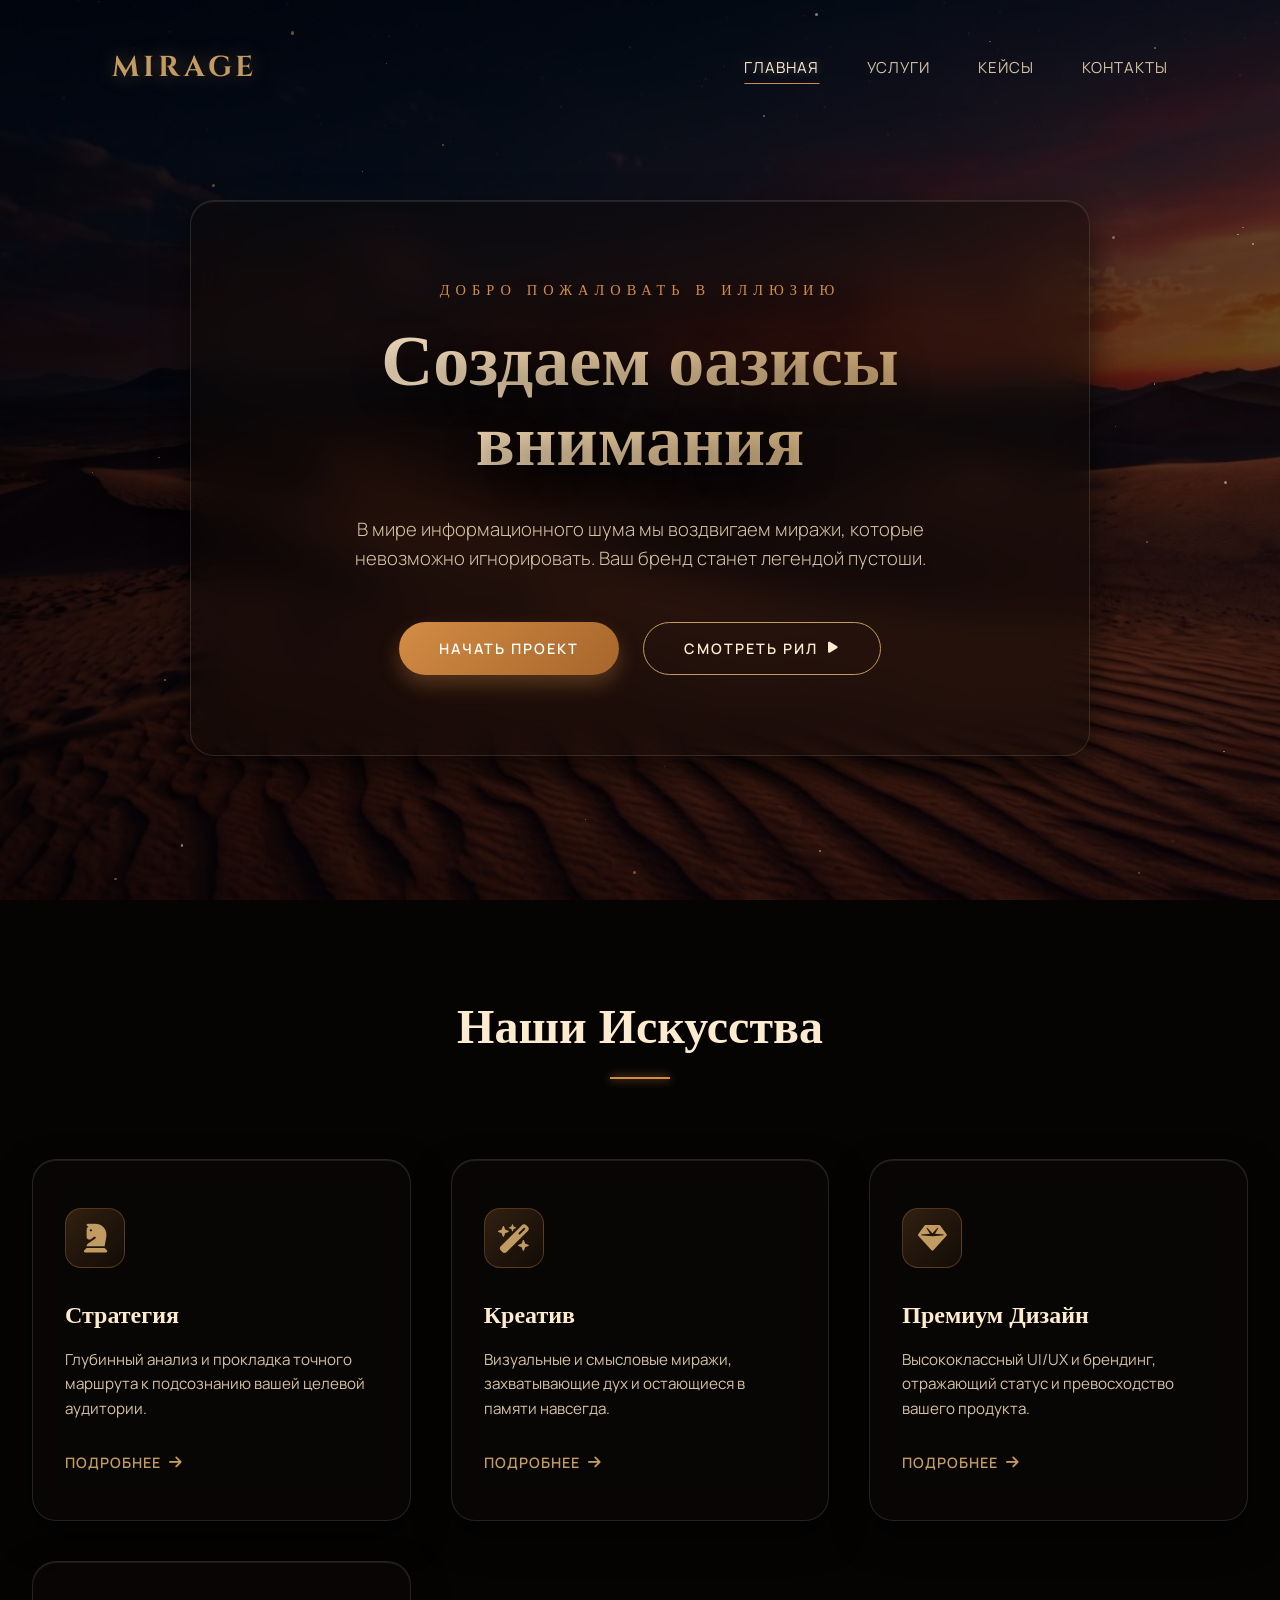
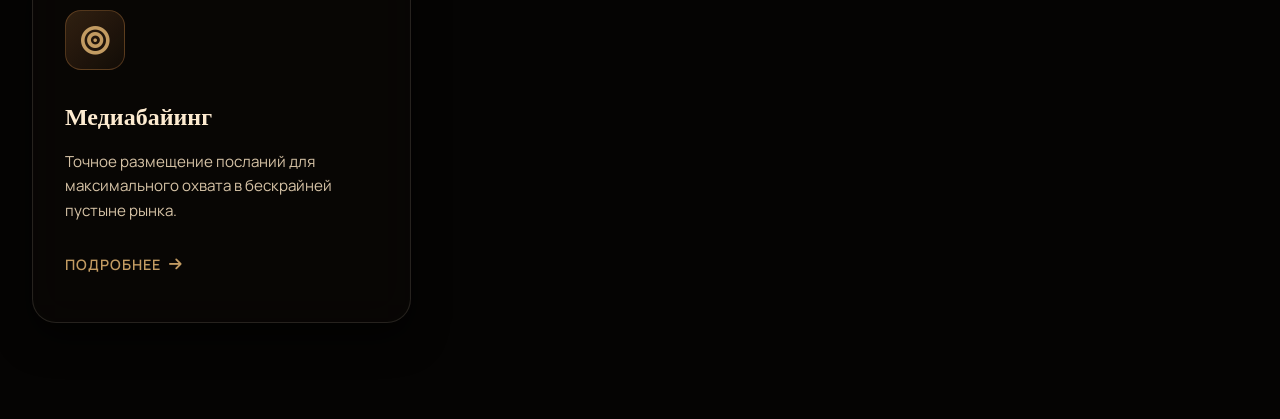
==== index.html @ 4e0f63a2 "Add files via upload" ====
<!DOCTYPE html>
<html lang="ru">
<head>
    <meta charset="UTF-8">
    <meta name="viewport" content="width=device-width, initial-scale=1.0">
    <title>MIRAGE | Премиальное Рекламное Агентство</title>
    <link rel="stylesheet" href="style.css">
    
    <!-- Подключение премиальных шрифтов -->
    <link rel="preconnect" href="https://fonts.googleapis.com">
    <link rel="preconnect" href="https://fonts.gstatic.com" crossorigin>
    <link href="https://fonts.googleapis.com/css2?family=Cinzel:wght@400;500;700&family=Manrope:wght@200;300;400;600&display=swap" rel="stylesheet">
    
    <!-- Иконки -->
    <link rel="stylesheet" href="https://cdnjs.cloudflare.com/ajax/libs/font-awesome/6.4.0/css/all.min.css">
</head>
<body>
    <!-- Фоновое изображение и затемнение заданы в CSS -->
    <div class="bg-overlay"></div>
    
    <!-- Контейнер для анимации песчинок -->
    <div id="particles-container"></div>

    <!-- Стеклянное Навигационное Меню -->
    <nav class="glass-nav">
        <div class="logo">MIRAGE</div>
        <ul class="nav-links">
            <li><a href="#home" class="active">Главная</a></li>
            <li><a href="#services">Услуги</a></li>
            <li><a href="#cases">Кейсы</a></li>
            <li><a href="#contact">Контакты</a></li>
        </ul>
        <div class="menu-toggle">
            <i class="fa-solid fa-bars"></i>
        </div>
    </nav>

    <!-- Основной контент -->
    <main>
        <!-- Герой Секция -->
        <section id="home" class="hero-section">
            <div class="glass-panel hero-card fade-in">
                <span class="eyebrow">Добро пожаловать в иллюзию</span>
                <h1 class="hero-title">Создаем оазисы внимания</h1>
                <p class="hero-subtitle">В мире информационного шума мы воздвигаем миражи, которые невозможно игнорировать. Ваш бренд станет легендой пустоши.</p>
                <div class="cta-group">
                    <button class="cta-button primary">Начать проект</button>
                    <button class="cta-button secondary">Смотреть рил <i class="fa-solid fa-play"></i></button>
                </div>
            </div>
        </section>

        <!-- Секция Услуг -->
        <section id="services" class="services-section">
            <div class="section-header fade-in">
                <h2>Наши Искусства</h2>
                <div class="divider"></div>
            </div>
            
            <div class="services-grid">
                <!-- Карточка 1 -->
                <div class="glass-panel service-card fade-in stagger-1">
                    <div class="icon-wrapper">
                        <i class="fa-solid fa-chess-knight"></i>
                    </div>
                    <h3>Стратегия</h3>
                    <p>Глубинный анализ и прокладка точного маршрута к подсознанию вашей целевой аудитории.</p>
                    <a href="#" class="learn-more">Подробнее <i class="fa-solid fa-arrow-right"></i></a>
                </div>

                <!-- Карточка 2 -->
                <div class="glass-panel service-card fade-in stagger-2">
                    <div class="icon-wrapper">
                        <i class="fa-solid fa-wand-magic-sparkles"></i>
                    </div>
                    <h3>Креатив</h3>
                    <p>Визуальные и смысловые миражи, захватывающие дух и остающиеся в памяти навсегда.</p>
                    <a href="#" class="learn-more">Подробнее <i class="fa-solid fa-arrow-right"></i></a>
                </div>

                <!-- Карточка 3 -->
                <div class="glass-panel service-card fade-in stagger-3">
                    <div class="icon-wrapper">
                        <i class="fa-solid fa-gem"></i>
                    </div>
                    <h3>Премиум Дизайн</h3>
                    <p>Высококлассный UI/UX и брендинг, отражающий статус и превосходство вашего продукта.</p>
                    <a href="#" class="learn-more">Подробнее <i class="fa-solid fa-arrow-right"></i></a>
                </div>

                <!-- Карточка 4 -->
                <div class="glass-panel service-card fade-in stagger-4">
                    <div class="icon-wrapper">
                        <i class="fa-solid fa-bullseye"></i>
                    </div>
                    <h3>Медиабайинг</h3>
                    <p>Точное размещение посланий для максимального охвата в бескрайней пустыне рынка.</p>
                    <a href="#" class="learn-more">Подробнее <i class="fa-solid fa-arrow-right"></i></a>
                </div>
            </div>
        </section>
    </main>

    <script src="script.js"></script>
</body>
</html>
---- style.css ----
/* CSS Переменные - Палитра и Настройки */
:root {
    /* Типографика */
    --font-heading: 'Cinzel', serif;
    --font-body: 'Manrope', sans-serif;
    
    /* Цветовая палитра - Вайб Пустыни/Миража */
    --text-cream: #FDEBD0;         /* Светлый песочный/кремовый для текста */
    --text-muted: #D5C2A5;         /* Приглушенный песочный */
    --accent-amber: #D48C45;       /* Янтарный/Оранжевый акцент */
    --accent-gold: #C29B62;        /* Золотисто-песочный */
    --accent-coffee: #4A3320;      /* Глубокий кофейный */
    
    /* Глассморфизм настройки */
    --glass-bg: rgba(15, 10, 8, 0.45);          /* Темный полупрозрачный фон */
    --glass-border: rgba(253, 235, 208, 0.12);  /* Тонкая светлая рамка */
    --glass-shadow: 0 15px 35px rgba(0, 0, 0, 0.6);
    --glass-highlight: inset 0 1px 1px rgba(255, 255, 255, 0.1);
}

/* Сброс стилей */
* {
    margin: 0;
    padding: 0;
    box-sizing: border-box;
}

html {
    scroll-behavior: smooth;
}

body {
    font-family: var(--font-body);
    color: var(--text-cream);
    background-color: #050403; /* Fallback */
    /* Подключение фонового изображения */
    background-image: url('Gemini_Generated_Image_9etfbc9etfbc9etf.png');
    background-size: cover;
    background-position: center;
    background-attachment: fixed;
    background-repeat: no-repeat;
    min-height: 100vh;
    overflow-x: hidden;
    position: relative;
}

/* Глубокий темный тонировочный слой (вайб ночной пустыни) */
.bg-overlay {
    position: fixed;
    top: 0;
    left: 0;
    width: 100vw;
    height: 100vh;
    background: linear-gradient(135deg, rgba(8, 5, 10, 0.8) 0%, rgba(30, 15, 5, 0.6) 100%);
    mix-blend-mode: multiply;
    z-index: -1;
    pointer-events: none;
}

/* Анимация песчинок (контейнер) */
#particles-container {
    position: fixed;
    top: 0;
    left: 0;
    width: 100vw;
    height: 100vh;
    z-index: 0;
    pointer-events: none;
    overflow: hidden;
}

.particle {
    position: absolute;
    background-color: var(--accent-gold);
    border-radius: 50%;
    opacity: 0.5;
    pointer-events: none;
    animation: float-sand linear infinite;
}

@keyframes float-sand {
    0% { transform: translateY(0) translateX(0) rotate(0deg); opacity: 0; }
    10% { opacity: 0.6; }
    90% { opacity: 0.6; }
    100% { transform: translateY(-100vh) translateX(100px) rotate(360deg); opacity: 0; }
}

/* Базовый класс для Глассморфизма */
.glass-panel {
    background: var(--glass-bg);
    backdrop-filter: blur(20px);
    -webkit-backdrop-filter: blur(20px);
    border: 1px solid var(--glass-border);
    box-shadow: var(--glass-shadow), var(--glass-highlight);
    border-radius: 24px;
    position: relative;
    z-index: 10;
    transition: all 0.4s cubic-bezier(0.25, 0.8, 0.25, 1);
}

/* === Навигация (Стеклянное Меню) === */
.glass-nav {
    position: fixed;
    top: 2rem;
    left: 50%;
    transform: translateX(-50%);
    width: 90%;
    max-width: 1200px;
    height: 70px;
    display: flex;
    justify-content: space-between;
    align-items: center;
    padding: 0 3rem;
    border-radius: 100px;
    z-index: 100;
}

.logo {
    font-family: var(--font-heading);
    font-size: 1.8rem;
    font-weight: 700;
    letter-spacing: 4px;
    color: var(--accent-gold);
    text-shadow: 0 0 20px rgba(194, 155, 98, 0.4);
    cursor: pointer;
}

.nav-links {
    display: flex;
    list-style: none;
    gap: 3rem;
}

.nav-links a {
    text-decoration: none;
    color: var(--text-muted);
    font-size: 0.95rem;
    font-weight: 400;
    letter-spacing: 1px;
    text-transform: uppercase;
    transition: color 0.3s ease, text-shadow 0.3s ease;
    position: relative;
}

.nav-links a::after {
    content: '';
    position: absolute;
    bottom: -6px;
    left: 50%;
    transform: translateX(-50%);
    width: 0;
    height: 1px;
    background-color: var(--accent-amber);
    transition: width 0.3s ease;
}

.nav-links a:hover, .nav-links a.active {
    color: var(--text-cream);
    text-shadow: 0 0 10px rgba(253, 235, 208, 0.3);
}

.nav-links a:hover::after, .nav-links a.active::after {
    width: 100%;
}

.menu-toggle {
    display: none;
    font-size: 1.5rem;
    color: var(--text-cream);
    cursor: pointer;
}

/* === Герой Секция === */
.hero-section {
    min-height: 100vh;
    display: flex;
    align-items: center;
    justify-content: center;
    padding: 120px 2rem 4rem;
}

.hero-card {
    max-width: 900px;
    padding: 5rem 4rem;
    text-align: center;
}

.eyebrow {
    display: block;
    font-family: var(--font-heading);
    color: var(--accent-amber);
    font-size: 0.9rem;
    letter-spacing: 6px;
    text-transform: uppercase;
    margin-bottom: 1.5rem;
}

.hero-title {
    font-family: var(--font-heading);
    font-size: 4.5rem;
    line-height: 1.1;
    font-weight: 700;
    margin-bottom: 2rem;
    background: linear-gradient(to right, var(--text-cream), var(--accent-gold));
    -webkit-background-clip: text;
    -webkit-text-fill-color: transparent;
    text-shadow: 0 10px 30px rgba(0,0,0,0.5);
}

.hero-subtitle {
    font-size: 1.15rem;
    line-height: 1.6;
    color: var(--text-muted);
    max-width: 600px;
    margin: 0 auto 3rem;
    font-weight: 300;
}

.cta-group {
    display: flex;
    gap: 1.5rem;
    justify-content: center;
}

.cta-button {
    font-family: var(--font-body);
    font-size: 0.9rem;
    letter-spacing: 2px;
    text-transform: uppercase;
    padding: 1rem 2.5rem;
    border-radius: 50px;
    cursor: pointer;
    font-weight: 600;
    transition: all 0.4s ease;
}

.cta-button.primary {
    background: linear-gradient(135deg, var(--accent-amber), #A6652B);
    color: #fff;
    border: none;
    box-shadow: 0 10px 20px rgba(212, 140, 69, 0.3);
}

.cta-button.primary:hover {
    transform: translateY(-3px);
    box-shadow: 0 15px 25px rgba(212, 140, 69, 0.5);
    background: linear-gradient(135deg, #E69D52, #B8763C);
}

.cta-button.secondary {
    background: transparent;
    color: var(--text-cream);
    border: 1px solid var(--accent-gold);
    display: flex;
    align-items: center;
    gap: 10px;
}

.cta-button.secondary i {
    font-size: 0.8rem;
}

.cta-button.secondary:hover {
    background: rgba(194, 155, 98, 0.1);
    transform: translateY(-3px);
    border-color: var(--text-cream);
}

/* === Секция Услуг === */
.services-section {
    padding: 6rem 2rem;
    max-width: 1300px;
    margin: 0 auto;
}

.section-header {
    text-align: center;
    margin-bottom: 5rem;
}

.section-header h2 {
    font-family: var(--font-heading);
    font-size: 3rem;
    color: var(--text-cream);
    margin-bottom: 1rem;
}

.divider {
    height: 2px;
    width: 60px;
    background: var(--accent-amber);
    margin: 0 auto;
    box-shadow: 0 0 10px var(--accent-amber);
}

.services-grid {
    display: grid;
    grid-template-columns: repeat(auto-fit, minmax(280px, 1fr));
    gap: 2.5rem;
}

.service-card {
    padding: 3rem 2rem;
    display: flex;
    flex-direction: column;
    align-items: flex-start;
}

.service-card:hover {
    transform: translateY(-10px) scale(1.02);
    background: rgba(25, 18, 14, 0.55);
    border-color: rgba(253, 235, 208, 0.3);
    box-shadow: 0 25px 45px rgba(0, 0, 0, 0.8), inset 0 1px 1px rgba(255, 255, 255, 0.2);
}

.icon-wrapper {
    width: 60px;
    height: 60px;
    border-radius: 16px;
    background: linear-gradient(135deg, rgba(212, 140, 69, 0.2), rgba(212, 140, 69, 0.05));
    border: 1px solid rgba(212, 140, 69, 0.3);
    display: flex;
    align-items: center;
    justify-content: center;
    margin-bottom: 2rem;
    transition: all 0.4s ease;
}

.service-card:hover .icon-wrapper {
    background: linear-gradient(135deg, rgba(212, 140, 69, 0.4), rgba(212, 140, 69, 0.1));
    transform: scale(1.1) rotate(5deg);
}

.icon-wrapper i {
    font-size: 1.8rem;
    color: var(--accent-gold);
}

.service-card h3 {
    font-family: var(--font-heading);
    font-size: 1.5rem;
    margin-bottom: 1rem;
    color: var(--text-cream);
}

.service-card p {
    font-size: 0.95rem;
    line-height: 1.6;
    color: var(--text-muted);
    margin-bottom: 2rem;
    flex-grow: 1;
}

.learn-more {
    text-decoration: none;
    color: var(--accent-gold);
    font-size: 0.9rem;
    font-weight: 600;
    text-transform: uppercase;
    letter-spacing: 1px;
    display: flex;
    align-items: center;
    gap: 8px;
    transition: gap 0.3s ease, color 0.3s ease;
}

.learn-more:hover {
    gap: 15px;
    color: var(--accent-amber);
}

/* === Анимации Появления === */
.fade-in {
    opacity: 0;
    transform: translateY(30px);
    animation: fadeInUp 1s cubic-bezier(0.25, 0.8, 0.25, 1) forwards;
}

.stagger-1 { animation-delay: 0.2s; }
.stagger-2 { animation-delay: 0.4s; }
.stagger-3 { animation-delay: 0.6s; }
.stagger-4 { animation-delay: 0.8s; }

@keyframes fadeInUp {
    to {
        opacity: 1;
        transform: translateY(0);
    }
}

/* === Responsive (Мобильная адаптация) === */
@media (max-width: 992px) {
    .hero-title { font-size: 3.5rem; }
    .hero-card { padding: 4rem 2rem; }
}

@media (max-width: 768px) {
    .glass-nav {
        width: 95%;
        padding: 0 1.5rem;
        top: 1rem;
    }

    .nav-links {
        display: none; /* Для прототипа просто скрываем, в реале тут бургер-меню */
    }

    .menu-toggle {
        display: block;
    }

    .hero-title { font-size: 2.8rem; }
    
    .cta-group {
        flex-direction: column;
    }

    .services-grid {
        grid-template-columns: 1fr;
    }
    
    .section-header h2 { font-size: 2.5rem; }
}

@media (max-width: 480px) {
    .hero-title { font-size: 2.2rem; }
    .hero-subtitle { font-size: 1rem; }
    .hero-card { padding: 3rem 1.5rem; }
}
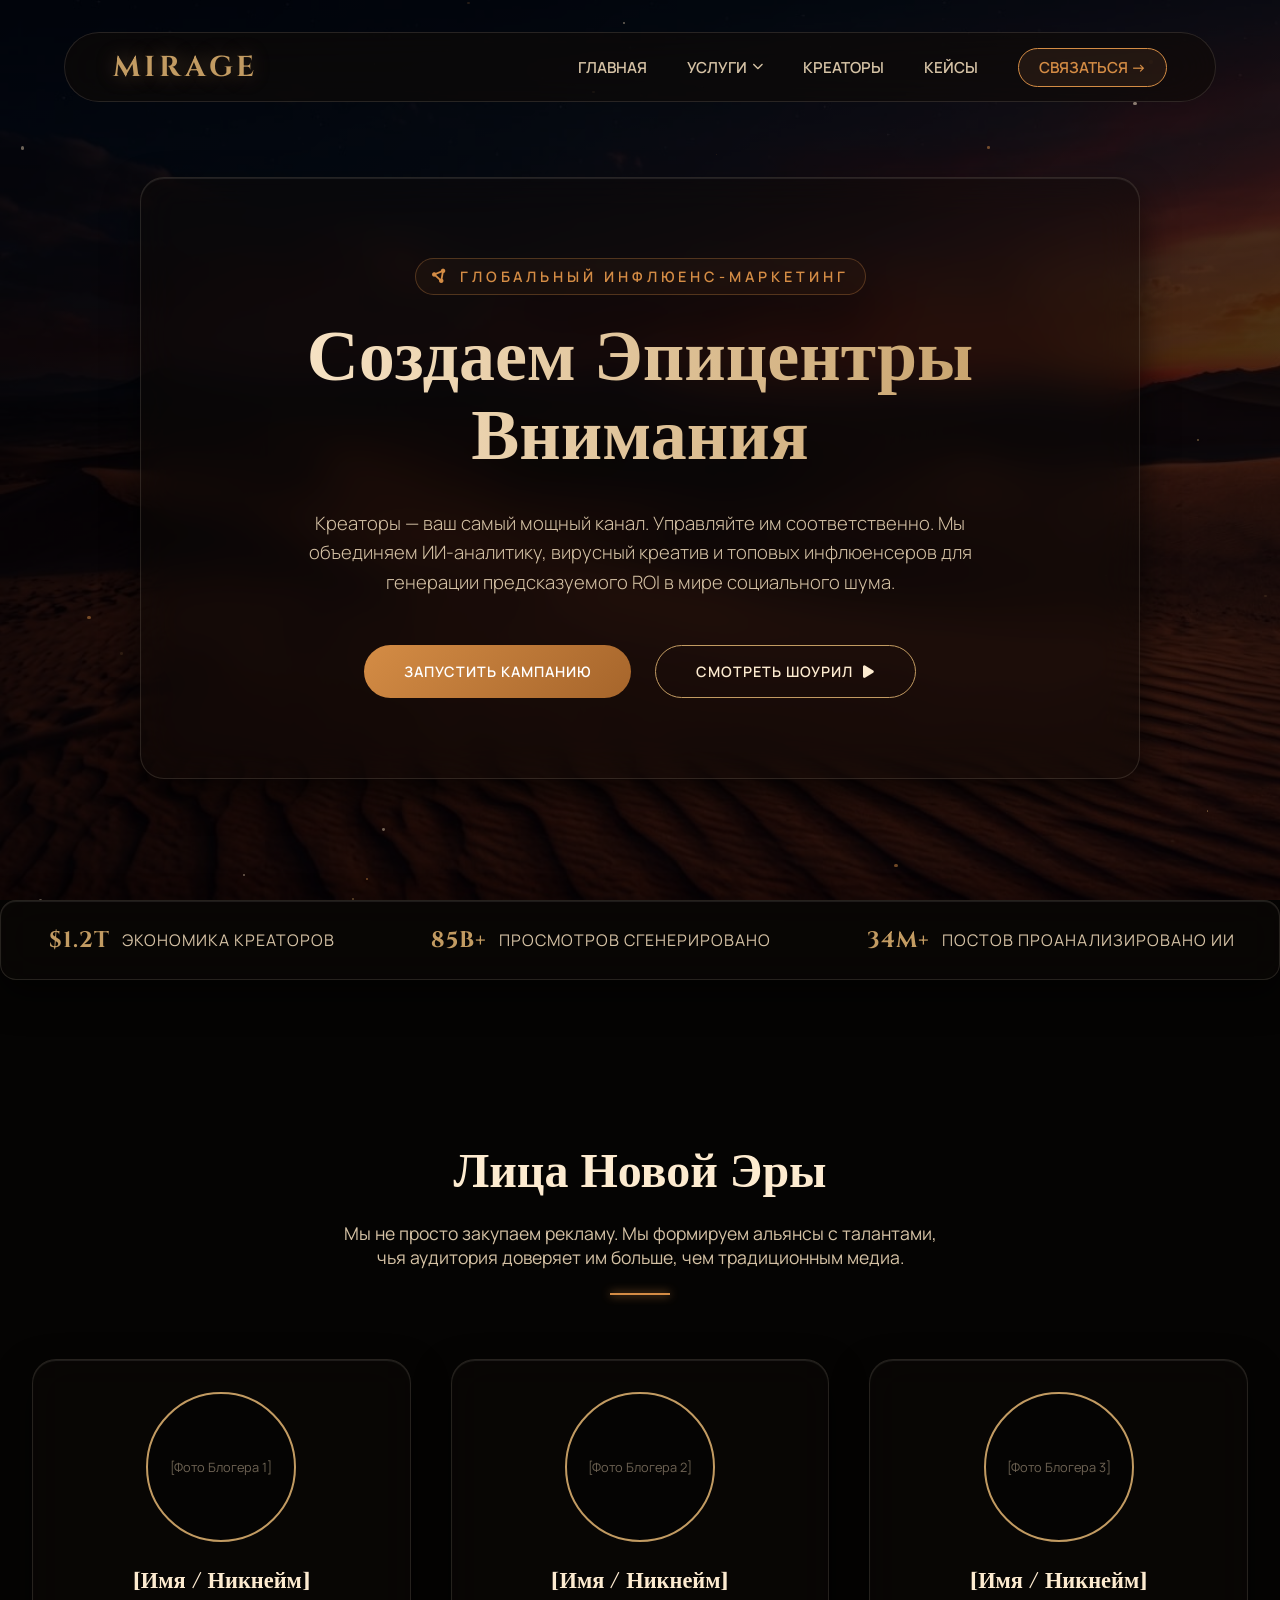
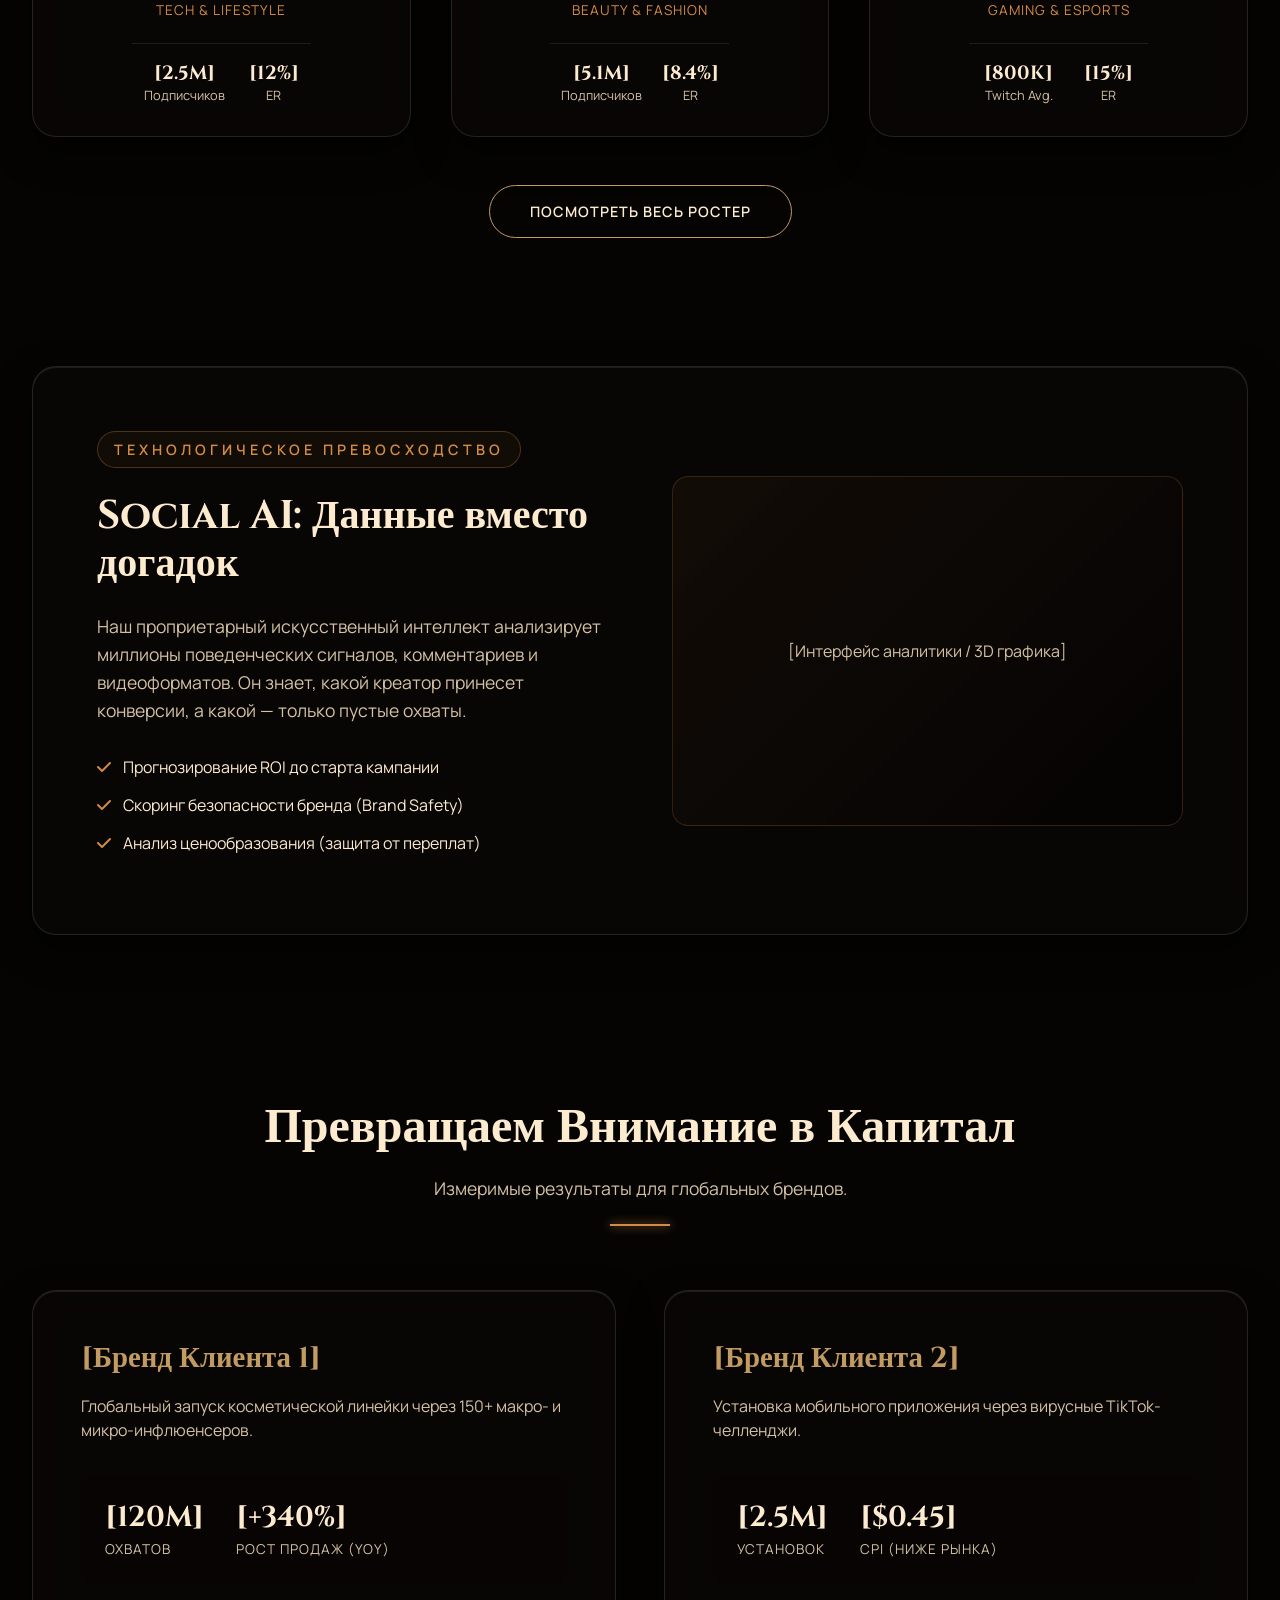
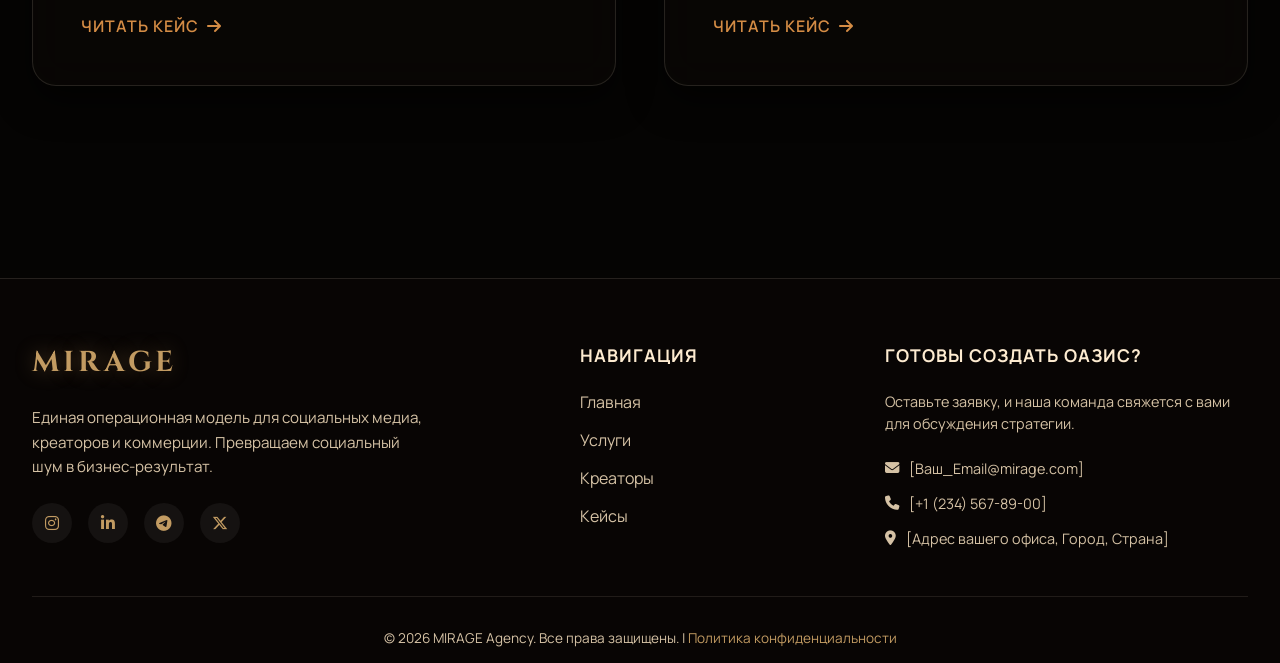
==== commit 51fdc22c: "Add files via upload" ====
--- a/index.html
+++ b/index.html
@@ -3,103 +3,273 @@
 <head>
     <meta charset="UTF-8">
     <meta name="viewport" content="width=device-width, initial-scale=1.0">
-    <title>MIRAGE | Премиальное Рекламное Агентство</title>
+    <title>MIRAGE | Elite Influencer & Social Agency</title>
     <link rel="stylesheet" href="style.css">
     
-    <!-- Подключение премиальных шрифтов -->
     <link rel="preconnect" href="https://fonts.googleapis.com">
     <link rel="preconnect" href="https://fonts.gstatic.com" crossorigin>
     <link href="https://fonts.googleapis.com/css2?family=Cinzel:wght@400;500;700&family=Manrope:wght@200;300;400;600&display=swap" rel="stylesheet">
     
-    <!-- Иконки -->
     <link rel="stylesheet" href="https://cdnjs.cloudflare.com/ajax/libs/font-awesome/6.4.0/css/all.min.css">
 </head>
 <body>
-    <!-- Фоновое изображение и затемнение заданы в CSS -->
     <div class="bg-overlay"></div>
-    
-    <!-- Контейнер для анимации песчинок -->
     <div id="particles-container"></div>
 
-    <!-- Стеклянное Навигационное Меню -->
+    <!-- Стеклянное Навигационное Меню с МЕГА-МЕНЮ -->
     <nav class="glass-nav">
         <div class="logo">MIRAGE</div>
         <ul class="nav-links">
             <li><a href="#home" class="active">Главная</a></li>
-            <li><a href="#services">Услуги</a></li>
+            
+            <!-- Мега-меню (адаптировано из референса) -->
+            <li class="has-mega-menu">
+                <a href="#services">Услуги <i class="fa-solid fa-chevron-down nav-icon"></i></a>
+                <div class="mega-menu glass-panel">
+                    <div class="mega-menu-grid">
+                        <div class="mega-col">
+                            <h4>Комплексный Social</h4>
+                            <ul>
+                                <li><a href="#">Social Стратегия</a></li>
+                                <li><a href="#">Инфлюенс-Маркетинг</a></li>
+                                <li><a href="#">Студия Контента</a></li>
+                                <li><a href="#">Комьюнити Менеджмент</a></li>
+                                <li><a href="#">TikTok & Reels Маркетинг</a></li>
+                                <li><a href="#">AI Дискавери (Поиск талантов)</a></li>
+                                <li><a href="#" class="view-all">Все услуги &rarr;</a></li>
+                            </ul>
+                        </div>
+                        <div class="mega-col">
+                            <h4>Для Брендов</h4>
+                            <ul>
+                                <li><a href="#">Почему MIRAGE?</a></li>
+                                <li><a href="#cases">Кейсы и Результаты</a></li>
+                                <li><a href="#">Платформа Social AI</a></li>
+                                <li><a href="#">Безопасность Бренда (Brand Safety)</a></li>
+                            </ul>
+                        </div>
+                        <div class="mega-col featured-card">
+                            <div class="glass-panel inner-card">
+                                <h4>WHITE PAPER: ПРЕДСКАЗУЕМЫЙ SOCIAL ROI</h4>
+                                <p>Узнайте, как поведенческие сигналы превращают инвестиции в социальные сети в измеримый рост бизнеса.</p>
+                                <div class="featured-image-placeholder">
+                                    <i class="fa-solid fa-file-pdf"></i> Скачать отчет
+                                </div>
+                            </div>
+                        </div>
+                    </div>
+                </div>
+            </li>
+            
+            <li><a href="#creators">Креаторы</a></li>
             <li><a href="#cases">Кейсы</a></li>
-            <li><a href="#contact">Контакты</a></li>
+            <li><a href="#contact" class="nav-cta">Связаться &rarr;</a></li>
         </ul>
         <div class="menu-toggle">
             <i class="fa-solid fa-bars"></i>
         </div>
     </nav>
 
-    <!-- Основной контент -->
     <main>
         <!-- Герой Секция -->
         <section id="home" class="hero-section">
             <div class="glass-panel hero-card fade-in">
-                <span class="eyebrow">Добро пожаловать в иллюзию</span>
-                <h1 class="hero-title">Создаем оазисы внимания</h1>
-                <p class="hero-subtitle">В мире информационного шума мы воздвигаем миражи, которые невозможно игнорировать. Ваш бренд станет легендой пустоши.</p>
+                <span class="eyebrow"><i class="fa-solid fa-circle-nodes"></i> Глобальный Инфлюенс-Маркетинг</span>
+                <h1 class="hero-title">Создаем Эпицентры Внимания</h1>
+                <p class="hero-subtitle">Креаторы — ваш самый мощный канал. Управляйте им соответственно. Мы объединяем ИИ-аналитику, вирусный креатив и топовых инфлюенсеров для генерации предсказуемого ROI в мире социального шума.</p>
                 <div class="cta-group">
-                    <button class="cta-button primary">Начать проект</button>
-                    <button class="cta-button secondary">Смотреть рил <i class="fa-solid fa-play"></i></button>
-                </div>
-            </div>
-        </section>
-
-        <!-- Секция Услуг -->
-        <section id="services" class="services-section">
+                    <button class="cta-button primary">Запустить кампанию</button>
+                    <button class="cta-button secondary">Смотреть шоурил <i class="fa-solid fa-play"></i></button>
+                </div>
+            </div>
+        </section>
+
+        <!-- Бегущая строка -->
+        <div class="ticker-section glass-panel fade-in stagger-1">
+            <div class="ticker-wrapper">
+                <div class="ticker-track">
+                    <div class="ticker-item"><span>$1.2T</span> Экономика креаторов</div>
+                    <div class="ticker-item"><span>85B+</span> Просмотров сгенерировано</div>
+                    <div class="ticker-item"><span>34M+</span> Постов проанализировано ИИ</div>
+                    <div class="ticker-item"><span>100%</span> Data-Driven решения</div>
+                    <div class="ticker-item"><span>$1.2T</span> Экономика креаторов</div>
+                    <div class="ticker-item"><span>85B+</span> Просмотров сгенерировано</div>
+                    <div class="ticker-item"><span>34M+</span> Постов проанализировано ИИ</div>
+                    <div class="ticker-item"><span>100%</span> Data-Driven решения</div>
+                </div>
+            </div>
+        </div>
+
+        <!-- Секция: Креаторы (Эксклюзивный Ростер) -->
+        <section id="creators" class="roster-section">
             <div class="section-header fade-in">
-                <h2>Наши Искусства</h2>
+                <h2>Лица Новой Эры</h2>
+                <p class="section-subtitle">Мы не просто закупаем рекламу. Мы формируем альянсы с талантами, чья аудитория доверяет им больше, чем традиционным медиа.</p>
                 <div class="divider"></div>
             </div>
-            
-            <div class="services-grid">
-                <!-- Карточка 1 -->
-                <div class="glass-panel service-card fade-in stagger-1">
-                    <div class="icon-wrapper">
-                        <i class="fa-solid fa-chess-knight"></i>
-                    </div>
-                    <h3>Стратегия</h3>
-                    <p>Глубинный анализ и прокладка точного маршрута к подсознанию вашей целевой аудитории.</p>
-                    <a href="#" class="learn-more">Подробнее <i class="fa-solid fa-arrow-right"></i></a>
-                </div>
-
-                <!-- Карточка 2 -->
-                <div class="glass-panel service-card fade-in stagger-2">
-                    <div class="icon-wrapper">
-                        <i class="fa-solid fa-wand-magic-sparkles"></i>
-                    </div>
-                    <h3>Креатив</h3>
-                    <p>Визуальные и смысловые миражи, захватывающие дух и остающиеся в памяти навсегда.</p>
-                    <a href="#" class="learn-more">Подробнее <i class="fa-solid fa-arrow-right"></i></a>
-                </div>
-
-                <!-- Карточка 3 -->
-                <div class="glass-panel service-card fade-in stagger-3">
-                    <div class="icon-wrapper">
-                        <i class="fa-solid fa-gem"></i>
-                    </div>
-                    <h3>Премиум Дизайн</h3>
-                    <p>Высококлассный UI/UX и брендинг, отражающий статус и превосходство вашего продукта.</p>
-                    <a href="#" class="learn-more">Подробнее <i class="fa-solid fa-arrow-right"></i></a>
-                </div>
-
-                <!-- Карточка 4 -->
-                <div class="glass-panel service-card fade-in stagger-4">
-                    <div class="icon-wrapper">
-                        <i class="fa-solid fa-bullseye"></i>
-                    </div>
-                    <h3>Медиабайинг</h3>
-                    <p>Точное размещение посланий для максимального охвата в бескрайней пустыне рынка.</p>
-                    <a href="#" class="learn-more">Подробнее <i class="fa-solid fa-arrow-right"></i></a>
+
+            <div class="creators-grid">
+                <!-- Creator 1 -->
+                <div class="glass-panel creator-card fade-in stagger-1">
+                    <div class="creator-image placeholder-img">
+                        <!-- МЕСТО ПОД ФОТО БЛОГЕРА -->
+                        <span>[Фото Блогера 1]</span>
+                    </div>
+                    <div class="creator-info">
+                        <h3>[Имя / Никнейм]</h3>
+                        <span class="niche">Tech & Lifestyle</span>
+                        <div class="stats">
+                            <div><strong>[2.5M]</strong><br>Подписчиков</div>
+                            <div><strong>[12%]</strong><br>ER</div>
+                        </div>
+                    </div>
+                </div>
+                <!-- Creator 2 -->
+                <div class="glass-panel creator-card fade-in stagger-2">
+                    <div class="creator-image placeholder-img">
+                        <!-- МЕСТО ПОД ФОТО БЛОГЕРА -->
+                        <span>[Фото Блогера 2]</span>
+                    </div>
+                    <div class="creator-info">
+                        <h3>[Имя / Никнейм]</h3>
+                        <span class="niche">Beauty & Fashion</span>
+                        <div class="stats">
+                            <div><strong>[5.1M]</strong><br>Подписчиков</div>
+                            <div><strong>[8.4%]</strong><br>ER</div>
+                        </div>
+                    </div>
+                </div>
+                <!-- Creator 3 -->
+                <div class="glass-panel creator-card fade-in stagger-3">
+                    <div class="creator-image placeholder-img">
+                        <!-- МЕСТО ПОД ФОТО БЛОГЕРА -->
+                        <span>[Фото Блогера 3]</span>
+                    </div>
+                    <div class="creator-info">
+                        <h3>[Имя / Никнейм]</h3>
+                        <span class="niche">Gaming & eSports</span>
+                        <div class="stats">
+                            <div><strong>[800K]</strong><br>Twitch Avg.</div>
+                            <div><strong>[15%]</strong><br>ER</div>
+                        </div>
+                    </div>
+                </div>
+            </div>
+            <div class="text-center fade-in" style="margin-top: 3rem;">
+                <button class="cta-button secondary">Посмотреть весь ростер</button>
+            </div>
+        </section>
+
+        <!-- Секция: Social AI (Наш Мозг) -->
+        <section class="ai-section fade-in">
+            <div class="glass-panel ai-card">
+                <div class="ai-content">
+                    <span class="eyebrow">Технологическое превосходство</span>
+                    <h2>Social AI: Данные вместо догадок</h2>
+                    <p>Наш проприетарный искусственный интеллект анализирует миллионы поведенческих сигналов, комментариев и видеоформатов. Он знает, какой креатор принесет конверсии, а какой — только пустые охваты.</p>
+                    <ul class="ai-features">
+                        <li><i class="fa-solid fa-check"></i> Прогнозирование ROI до старта кампании</li>
+                        <li><i class="fa-solid fa-check"></i> Скоринг безопасности бренда (Brand Safety)</li>
+                        <li><i class="fa-solid fa-check"></i> Анализ ценообразования (защита от переплат)</li>
+                    </ul>
+                </div>
+                <div class="ai-visual placeholder-img">
+                    <!-- МЕСТО ПОД ГРАФИКУ ИЛИ ВИДЕО ИНТЕРФЕЙСА AI -->
+                    <span>[Интерфейс аналитики / 3D графика]</span>
+                </div>
+            </div>
+        </section>
+
+        <!-- Секция: Кейсы -->
+        <section id="cases" class="cases-section">
+            <div class="section-header fade-in">
+                <h2>Превращаем Внимание в Капитал</h2>
+                <p class="section-subtitle">Измеримые результаты для глобальных брендов.</p>
+                <div class="divider"></div>
+            </div>
+
+            <div class="cases-grid">
+                <!-- Case 1 -->
+                <div class="glass-panel case-card fade-in stagger-1">
+                    <div class="case-brand">
+                        <!-- МЕСТО ПОД ЛОГО БРЕНДА -->
+                        <h3>[Бренд Клиента 1]</h3>
+                    </div>
+                    <p class="case-desc">Глобальный запуск косметической линейки через 150+ макро- и микро-инфлюенсеров.</p>
+                    <div class="case-metrics">
+                        <div class="metric">
+                            <h4>[120M]</h4>
+                            <span>Охватов</span>
+                        </div>
+                        <div class="metric">
+                            <h4>[+340%]</h4>
+                            <span>Рост продаж (YoY)</span>
+                        </div>
+                    </div>
+                    <a href="#" class="learn-more">Читать кейс <i class="fa-solid fa-arrow-right"></i></a>
+                </div>
+                <!-- Case 2 -->
+                <div class="glass-panel case-card fade-in stagger-2">
+                    <div class="case-brand">
+                        <!-- МЕСТО ПОД ЛОГО БРЕНДА -->
+                        <h3>[Бренд Клиента 2]</h3>
+                    </div>
+                    <p class="case-desc">Установка мобильного приложения через вирусные TikTok-челленджи.</p>
+                    <div class="case-metrics">
+                        <div class="metric">
+                            <h4>[2.5M]</h4>
+                            <span>Установок</span>
+                        </div>
+                        <div class="metric">
+                            <h4>[$0.45]</h4>
+                            <span>CPI (Ниже рынка)</span>
+                        </div>
+                    </div>
+                    <a href="#" class="learn-more">Читать кейс <i class="fa-solid fa-arrow-right"></i></a>
                 </div>
             </div>
         </section>
     </main>
+
+    <!-- Подвал / Контакты -->
+    <footer id="contact" class="glass-footer">
+        <div class="footer-grid">
+            <div class="footer-brand">
+                <div class="logo">MIRAGE</div>
+                <p>Единая операционная модель для социальных медиа, креаторов и коммерции. Превращаем социальный шум в бизнес-результат.</p>
+                <div class="social-links">
+                    <!-- МЕСТО ДЛЯ ССЫЛОК НА СОЦСЕТИ -->
+                    <a href="[Ссылка на Instagram]"><i class="fa-brands fa-instagram"></i></a>
+                    <a href="[Ссылка на LinkedIn]"><i class="fa-brands fa-linkedin-in"></i></a>
+                    <a href="[Ссылка на Telegram]"><i class="fa-brands fa-telegram"></i></a>
+                    <a href="[Ссылка на Twitter]"><i class="fa-brands fa-x-twitter"></i></a>
+                </div>
+            </div>
+            
+            <div class="footer-links">
+                <h4>Навигация</h4>
+                <ul>
+                    <li><a href="#home">Главная</a></li>
+                    <li><a href="#services">Услуги</a></li>
+                    <li><a href="#creators">Креаторы</a></li>
+                    <li><a href="#cases">Кейсы</a></li>
+                </ul>
+            </div>
+            
+            <div class="footer-contact">
+                <h4>Готовы создать оазис?</h4>
+                <p>Оставьте заявку, и наша команда свяжется с вами для обсуждения стратегии.</p>
+                <ul>
+                    <li><i class="fa-solid fa-envelope"></i> <a href="mailto:[Ваш_Email]">[Ваш_Email@mirage.com]</a></li>
+                    <li><i class="fa-solid fa-phone"></i> <a href="tel:[Ваш_Телефон]">[+1 (234) 567-89-00]</a></li>
+                    <li><i class="fa-solid fa-location-dot"></i> [Адрес вашего офиса, Город, Страна]</li>
+                </ul>
+            </div>
+        </div>
+        <div class="footer-bottom">
+            <p>&copy; 2026 MIRAGE Agency. Все права защищены. | <a href="[Ссылка на политику конфиденциальности]">Политика конфиденциальности</a></p>
+        </div>
+    </footer>
 
     <script src="script.js"></script>
 </body>
--- a/style.css
+++ b/style.css
@@ -1,39 +1,26 @@
-/* CSS Переменные - Палитра и Настройки */
 :root {
-    /* Типографика */
     --font-heading: 'Cinzel', serif;
     --font-body: 'Manrope', sans-serif;
     
-    /* Цветовая палитра - Вайб Пустыни/Миража */
-    --text-cream: #FDEBD0;         /* Светлый песочный/кремовый для текста */
-    --text-muted: #D5C2A5;         /* Приглушенный песочный */
-    --accent-amber: #D48C45;       /* Янтарный/Оранжевый акцент */
-    --accent-gold: #C29B62;        /* Золотисто-песочный */
-    --accent-coffee: #4A3320;      /* Глубокий кофейный */
+    --text-cream: #FDEBD0;         
+    --text-muted: #D5C2A5;         
+    --accent-amber: #D48C45;       
+    --accent-gold: #C29B62;        
+    --accent-coffee: #4A3320;      
     
-    /* Глассморфизм настройки */
-    --glass-bg: rgba(15, 10, 8, 0.45);          /* Темный полупрозрачный фон */
-    --glass-border: rgba(253, 235, 208, 0.12);  /* Тонкая светлая рамка */
+    --glass-bg: rgba(15, 10, 8, 0.45);          
+    --glass-border: rgba(253, 235, 208, 0.12);  
     --glass-shadow: 0 15px 35px rgba(0, 0, 0, 0.6);
     --glass-highlight: inset 0 1px 1px rgba(255, 255, 255, 0.1);
 }
 
-/* Сброс стилей */
-* {
-    margin: 0;
-    padding: 0;
-    box-sizing: border-box;
-}
-
-html {
-    scroll-behavior: smooth;
-}
+* { margin: 0; padding: 0; box-sizing: border-box; }
+html { scroll-behavior: smooth; }
 
 body {
     font-family: var(--font-body);
     color: var(--text-cream);
-    background-color: #050403; /* Fallback */
-    /* Подключение фонового изображения */
+    background-color: #050403;
     background-image: url('Gemini_Generated_Image_9etfbc9etfbc9etf.png');
     background-size: cover;
     background-position: center;
@@ -41,41 +28,22 @@
     background-repeat: no-repeat;
     min-height: 100vh;
     overflow-x: hidden;
-    position: relative;
-}
-
-/* Глубокий темный тонировочный слой (вайб ночной пустыни) */
+}
+
 .bg-overlay {
     position: fixed;
-    top: 0;
-    left: 0;
-    width: 100vw;
-    height: 100vh;
-    background: linear-gradient(135deg, rgba(8, 5, 10, 0.8) 0%, rgba(30, 15, 5, 0.6) 100%);
+    top: 0; left: 0; width: 100vw; height: 100vh;
+    background: linear-gradient(135deg, rgba(8, 5, 10, 0.85) 0%, rgba(30, 15, 5, 0.75) 100%);
     mix-blend-mode: multiply;
     z-index: -1;
-    pointer-events: none;
-}
-
-/* Анимация песчинок (контейнер) */
+}
+
 #particles-container {
-    position: fixed;
-    top: 0;
-    left: 0;
-    width: 100vw;
-    height: 100vh;
-    z-index: 0;
-    pointer-events: none;
-    overflow: hidden;
+    position: fixed; top: 0; left: 0; width: 100vw; height: 100vh; z-index: 0; pointer-events: none; overflow: hidden;
 }
 
 .particle {
-    position: absolute;
-    background-color: var(--accent-gold);
-    border-radius: 50%;
-    opacity: 0.5;
-    pointer-events: none;
-    animation: float-sand linear infinite;
+    position: absolute; background-color: var(--accent-gold); border-radius: 50%; opacity: 0.5; animation: float-sand linear infinite;
 }
 
 @keyframes float-sand {
@@ -85,345 +53,173 @@
     100% { transform: translateY(-100vh) translateX(100px) rotate(360deg); opacity: 0; }
 }
 
-/* Базовый класс для Глассморфизма */
 .glass-panel {
-    background: var(--glass-bg);
-    backdrop-filter: blur(20px);
-    -webkit-backdrop-filter: blur(20px);
+    background: var(--glass-bg); backdrop-filter: blur(20px); -webkit-backdrop-filter: blur(20px);
+    border: 1px solid var(--glass-border); box-shadow: var(--glass-shadow), var(--glass-highlight);
+    border-radius: 24px; position: relative; z-index: 10;
+}
+
+/* === Навигация === */
+.glass-nav {
+    position: fixed; top: 2rem; left: 50%; transform: translateX(-50%); width: 90%; max-width: 1300px;
+    height: 70px; display: flex; justify-content: space-between; align-items: center; padding: 0 3rem;
+    border-radius: 100px; z-index: 1000;
+    background: rgba(15, 10, 8, 0.6);
+    backdrop-filter: blur(25px);
     border: 1px solid var(--glass-border);
-    box-shadow: var(--glass-shadow), var(--glass-highlight);
-    border-radius: 24px;
-    position: relative;
-    z-index: 10;
-    transition: all 0.4s cubic-bezier(0.25, 0.8, 0.25, 1);
-}
-
-/* === Навигация (Стеклянное Меню) === */
-.glass-nav {
-    position: fixed;
-    top: 2rem;
-    left: 50%;
-    transform: translateX(-50%);
-    width: 90%;
-    max-width: 1200px;
-    height: 70px;
-    display: flex;
-    justify-content: space-between;
-    align-items: center;
-    padding: 0 3rem;
-    border-radius: 100px;
-    z-index: 100;
 }
 
 .logo {
-    font-family: var(--font-heading);
-    font-size: 1.8rem;
-    font-weight: 700;
-    letter-spacing: 4px;
-    color: var(--accent-gold);
-    text-shadow: 0 0 20px rgba(194, 155, 98, 0.4);
-    cursor: pointer;
-}
-
-.nav-links {
-    display: flex;
-    list-style: none;
-    gap: 3rem;
-}
-
-.nav-links a {
-    text-decoration: none;
-    color: var(--text-muted);
-    font-size: 0.95rem;
-    font-weight: 400;
-    letter-spacing: 1px;
-    text-transform: uppercase;
-    transition: color 0.3s ease, text-shadow 0.3s ease;
-    position: relative;
-}
-
-.nav-links a::after {
-    content: '';
-    position: absolute;
-    bottom: -6px;
-    left: 50%;
-    transform: translateX(-50%);
-    width: 0;
-    height: 1px;
-    background-color: var(--accent-amber);
-    transition: width 0.3s ease;
-}
-
-.nav-links a:hover, .nav-links a.active {
-    color: var(--text-cream);
-    text-shadow: 0 0 10px rgba(253, 235, 208, 0.3);
-}
-
-.nav-links a:hover::after, .nav-links a.active::after {
-    width: 100%;
-}
-
-.menu-toggle {
-    display: none;
-    font-size: 1.5rem;
-    color: var(--text-cream);
-    cursor: pointer;
-}
+    font-family: var(--font-heading); font-size: 1.8rem; font-weight: 700; letter-spacing: 4px;
+    color: var(--accent-gold); text-shadow: 0 0 20px rgba(194, 155, 98, 0.4);
+}
+
+.nav-links { display: flex; list-style: none; gap: 2.5rem; align-items: center; }
+.nav-links > li > a {
+    text-decoration: none; color: var(--text-muted); font-size: 0.95rem; font-weight: 600; text-transform: uppercase;
+    transition: color 0.3s ease; display: flex; align-items: center; gap: 5px; padding: 25px 0; /* padding for hover area */
+}
+.nav-links > li > a:hover { color: var(--text-cream); }
+.nav-icon { font-size: 0.7rem; transition: transform 0.3s ease; }
+
+.nav-cta {
+    background: rgba(212, 140, 69, 0.1); border: 1px solid var(--accent-amber); padding: 8px 20px !important;
+    border-radius: 50px; color: var(--accent-amber) !important;
+}
+.nav-cta:hover { background: var(--accent-amber); color: #fff !important; }
+
+/* === МЕГА-МЕНЮ (Адаптация под Viral Nation) === */
+.has-mega-menu { position: relative; }
+.mega-menu {
+    position: absolute; top: 100%; left: -100px; /* Смещение для центрирования */
+    width: 800px; padding: 2.5rem; opacity: 0; visibility: hidden;
+    transform: translateY(20px); transition: all 0.4s cubic-bezier(0.25, 0.8, 0.25, 1);
+    border-radius: 20px;
+    background: rgba(12, 8, 6, 0.85); /* Чуть темнее для читаемости */
+}
+.has-mega-menu:hover .mega-menu { opacity: 1; visibility: visible; transform: translateY(0); }
+.has-mega-menu:hover .nav-icon { transform: rotate(180deg); }
+
+.mega-menu-grid { display: grid; grid-template-columns: 1fr 1fr 1.2fr; gap: 2rem; }
+.mega-col h4 {
+    font-family: var(--font-body); font-size: 0.85rem; letter-spacing: 2px; text-transform: uppercase;
+    color: var(--accent-amber); margin-bottom: 1.5rem; border-bottom: 1px solid rgba(253,235,208,0.1); padding-bottom: 10px;
+}
+.mega-col ul { list-style: none; display: flex; flex-direction: column; gap: 1rem; }
+.mega-col ul li a {
+    color: var(--text-cream); text-decoration: none; font-size: 0.95rem; font-weight: 300; transition: color 0.2s;
+}
+.mega-col ul li a:hover { color: var(--accent-gold); }
+.mega-col ul li a.view-all { color: var(--accent-amber); font-weight: 600; margin-top: 10px; display: inline-block; }
+
+.featured-card .inner-card {
+    padding: 1.5rem; border-radius: 12px; background: rgba(255,255,255,0.03);
+    border: 1px solid rgba(212,140,69,0.2);
+}
+.featured-card h4 { border-bottom: none; color: var(--text-cream); font-size: 1rem; margin-bottom: 0.5rem; line-height: 1.4; }
+.featured-card p { font-size: 0.85rem; color: var(--text-muted); margin-bottom: 1rem; line-height: 1.5; }
+.featured-image-placeholder {
+    width: 100%; height: 80px; background: linear-gradient(135deg, rgba(212,140,69,0.1), rgba(212,140,69,0.3));
+    border-radius: 8px; display: flex; align-items: center; justify-content: center;
+    color: var(--accent-gold); font-size: 0.9rem; font-weight: 600; gap: 10px; cursor: pointer; transition: background 0.3s;
+}
+.featured-image-placeholder:hover { background: rgba(212,140,69,0.4); }
+
+.menu-toggle { display: none; font-size: 1.5rem; cursor: pointer; }
 
 /* === Герой Секция === */
-.hero-section {
-    min-height: 100vh;
-    display: flex;
-    align-items: center;
-    justify-content: center;
-    padding: 120px 2rem 4rem;
-}
-
-.hero-card {
-    max-width: 900px;
-    padding: 5rem 4rem;
-    text-align: center;
-}
-
-.eyebrow {
-    display: block;
-    font-family: var(--font-heading);
-    color: var(--accent-amber);
-    font-size: 0.9rem;
-    letter-spacing: 6px;
-    text-transform: uppercase;
-    margin-bottom: 1.5rem;
-}
-
-.hero-title {
-    font-family: var(--font-heading);
-    font-size: 4.5rem;
-    line-height: 1.1;
-    font-weight: 700;
-    margin-bottom: 2rem;
-    background: linear-gradient(to right, var(--text-cream), var(--accent-gold));
-    -webkit-background-clip: text;
-    -webkit-text-fill-color: transparent;
-    text-shadow: 0 10px 30px rgba(0,0,0,0.5);
-}
-
-.hero-subtitle {
-    font-size: 1.15rem;
-    line-height: 1.6;
-    color: var(--text-muted);
-    max-width: 600px;
-    margin: 0 auto 3rem;
-    font-weight: 300;
-}
-
-.cta-group {
-    display: flex;
-    gap: 1.5rem;
-    justify-content: center;
-}
-
-.cta-button {
-    font-family: var(--font-body);
-    font-size: 0.9rem;
-    letter-spacing: 2px;
-    text-transform: uppercase;
-    padding: 1rem 2.5rem;
-    border-radius: 50px;
-    cursor: pointer;
-    font-weight: 600;
-    transition: all 0.4s ease;
-}
-
-.cta-button.primary {
-    background: linear-gradient(135deg, var(--accent-amber), #A6652B);
-    color: #fff;
-    border: none;
-    box-shadow: 0 10px 20px rgba(212, 140, 69, 0.3);
-}
-
-.cta-button.primary:hover {
-    transform: translateY(-3px);
-    box-shadow: 0 15px 25px rgba(212, 140, 69, 0.5);
-    background: linear-gradient(135deg, #E69D52, #B8763C);
-}
-
-.cta-button.secondary {
-    background: transparent;
-    color: var(--text-cream);
-    border: 1px solid var(--accent-gold);
-    display: flex;
-    align-items: center;
-    gap: 10px;
-}
-
-.cta-button.secondary i {
-    font-size: 0.8rem;
-}
-
-.cta-button.secondary:hover {
-    background: rgba(194, 155, 98, 0.1);
-    transform: translateY(-3px);
-    border-color: var(--text-cream);
-}
-
-/* === Секция Услуг === */
-.services-section {
-    padding: 6rem 2rem;
-    max-width: 1300px;
-    margin: 0 auto;
-}
-
-.section-header {
-    text-align: center;
-    margin-bottom: 5rem;
-}
-
-.section-header h2 {
-    font-family: var(--font-heading);
-    font-size: 3rem;
-    color: var(--text-cream);
-    margin-bottom: 1rem;
-}
-
-.divider {
-    height: 2px;
-    width: 60px;
-    background: var(--accent-amber);
-    margin: 0 auto;
-    box-shadow: 0 0 10px var(--accent-amber);
-}
-
-.services-grid {
-    display: grid;
-    grid-template-columns: repeat(auto-fit, minmax(280px, 1fr));
-    gap: 2.5rem;
-}
-
-.service-card {
-    padding: 3rem 2rem;
-    display: flex;
-    flex-direction: column;
-    align-items: flex-start;
-}
-
-.service-card:hover {
-    transform: translateY(-10px) scale(1.02);
-    background: rgba(25, 18, 14, 0.55);
-    border-color: rgba(253, 235, 208, 0.3);
-    box-shadow: 0 25px 45px rgba(0, 0, 0, 0.8), inset 0 1px 1px rgba(255, 255, 255, 0.2);
-}
-
-.icon-wrapper {
-    width: 60px;
-    height: 60px;
-    border-radius: 16px;
-    background: linear-gradient(135deg, rgba(212, 140, 69, 0.2), rgba(212, 140, 69, 0.05));
-    border: 1px solid rgba(212, 140, 69, 0.3);
-    display: flex;
-    align-items: center;
-    justify-content: center;
-    margin-bottom: 2rem;
-    transition: all 0.4s ease;
-}
-
-.service-card:hover .icon-wrapper {
-    background: linear-gradient(135deg, rgba(212, 140, 69, 0.4), rgba(212, 140, 69, 0.1));
-    transform: scale(1.1) rotate(5deg);
-}
-
-.icon-wrapper i {
-    font-size: 1.8rem;
-    color: var(--accent-gold);
-}
-
-.service-card h3 {
-    font-family: var(--font-heading);
-    font-size: 1.5rem;
-    margin-bottom: 1rem;
-    color: var(--text-cream);
-}
-
-.service-card p {
-    font-size: 0.95rem;
-    line-height: 1.6;
-    color: var(--text-muted);
-    margin-bottom: 2rem;
-    flex-grow: 1;
-}
-
-.learn-more {
-    text-decoration: none;
-    color: var(--accent-gold);
-    font-size: 0.9rem;
-    font-weight: 600;
-    text-transform: uppercase;
-    letter-spacing: 1px;
-    display: flex;
-    align-items: center;
-    gap: 8px;
-    transition: gap 0.3s ease, color 0.3s ease;
-}
-
-.learn-more:hover {
-    gap: 15px;
-    color: var(--accent-amber);
-}
-
-/* === Анимации Появления === */
-.fade-in {
-    opacity: 0;
-    transform: translateY(30px);
-    animation: fadeInUp 1s cubic-bezier(0.25, 0.8, 0.25, 1) forwards;
-}
-
-.stagger-1 { animation-delay: 0.2s; }
-.stagger-2 { animation-delay: 0.4s; }
-.stagger-3 { animation-delay: 0.6s; }
-.stagger-4 { animation-delay: 0.8s; }
-
-@keyframes fadeInUp {
-    to {
-        opacity: 1;
-        transform: translateY(0);
-    }
-}
-
-/* === Responsive (Мобильная адаптация) === */
+.hero-section { min-height: 100vh; display: flex; align-items: center; justify-content: center; padding: 120px 2rem 4rem; }
+.hero-card { max-width: 1000px; padding: 5rem 4rem; text-align: center; }
+.eyebrow { display: inline-flex; align-items: center; gap: 10px; font-weight: 600; color: var(--accent-amber); font-size: 0.9rem; letter-spacing: 4px; text-transform: uppercase; margin-bottom: 1.5rem; padding: 8px 16px; border: 1px solid rgba(212, 140, 69, 0.3); border-radius: 50px; background: rgba(212, 140, 69, 0.05); }
+.hero-title { font-family: var(--font-heading); font-size: 4.5rem; line-height: 1.1; font-weight: 700; margin-bottom: 2rem; background: linear-gradient(to right, var(--text-cream), var(--accent-gold)); -webkit-background-clip: text; -webkit-text-fill-color: transparent; }
+.hero-subtitle { font-size: 1.15rem; line-height: 1.6; color: var(--text-muted); max-width: 700px; margin: 0 auto 3rem; font-weight: 300; }
+.cta-group { display: flex; gap: 1.5rem; justify-content: center; }
+.cta-button { font-family: var(--font-body); font-size: 0.9rem; letter-spacing: 1px; text-transform: uppercase; padding: 1rem 2.5rem; border-radius: 50px; cursor: pointer; font-weight: 600; transition: all 0.4s ease; }
+.cta-button.primary { background: linear-gradient(135deg, var(--accent-amber), #A6652B); color: #fff; border: none; }
+.cta-button.primary:hover { transform: translateY(-3px); box-shadow: 0 15px 25px rgba(212, 140, 69, 0.5); }
+.cta-button.secondary { background: transparent; color: var(--text-cream); border: 1px solid var(--accent-gold); display: flex; align-items: center; gap: 10px; }
+.cta-button.secondary:hover { background: rgba(194, 155, 98, 0.1); transform: translateY(-3px); border-color: var(--text-cream); }
+
+/* === Бегущая Строка === */
+.ticker-section { max-width: 1300px; margin: 0 auto 4rem; padding: 1.5rem 0; border-radius: 16px; overflow: hidden; }
+.ticker-wrapper { width: 100%; overflow: hidden; }
+.ticker-track { display: flex; width: max-content; animation: scroll-ticker 30s linear infinite; }
+.ticker-item { display: flex; align-items: center; padding: 0 3rem; font-size: 1rem; color: var(--text-muted); font-weight: 400; text-transform: uppercase; letter-spacing: 1px; white-space: nowrap; }
+.ticker-item span { font-family: var(--font-heading); font-size: 1.4rem; color: var(--accent-gold); font-weight: 700; margin-right: 12px; }
+@keyframes scroll-ticker { 0% { transform: translateX(0); } 100% { transform: translateX(-50%); } }
+
+/* === Базовые стили секций === */
+.section-header { text-align: center; margin-bottom: 4rem; }
+.section-header h2 { font-family: var(--font-heading); font-size: 3rem; color: var(--text-cream); margin-bottom: 1rem; }
+.section-subtitle { color: var(--text-muted); font-size: 1.1rem; max-width: 600px; margin: 0 auto 1.5rem; }
+.divider { height: 2px; width: 60px; background: var(--accent-amber); margin: 0 auto; box-shadow: 0 0 10px var(--accent-amber); }
+
+/* === Креаторы (Ростер) === */
+.roster-section { padding: 6rem 2rem; max-width: 1300px; margin: 0 auto; }
+.creators-grid { display: grid; grid-template-columns: repeat(auto-fit, minmax(300px, 1fr)); gap: 2.5rem; }
+.creator-card { padding: 2rem; text-align: center; display: flex; flex-direction: column; align-items: center; }
+.creator-card:hover { transform: translateY(-10px); background: rgba(25, 18, 14, 0.6); border-color: rgba(253, 235, 208, 0.3); }
+.creator-image { width: 150px; height: 150px; border-radius: 50%; margin-bottom: 1.5rem; border: 2px solid var(--accent-gold); display: flex; align-items: center; justify-content: center; background: rgba(0,0,0,0.3); overflow: hidden; }
+.creator-image span { font-size: 0.8rem; color: var(--text-muted); opacity: 0.5; }
+.creator-info h3 { font-family: var(--font-heading); font-size: 1.4rem; margin-bottom: 0.3rem; color: var(--text-cream); }
+.niche { font-size: 0.85rem; color: var(--accent-amber); text-transform: uppercase; letter-spacing: 1px; display: block; margin-bottom: 1.5rem; }
+.stats { display: flex; justify-content: space-around; width: 100%; border-top: 1px solid rgba(253, 235, 208, 0.1); padding-top: 1rem; }
+.stats div strong { font-size: 1.2rem; color: var(--text-cream); font-family: var(--font-heading); }
+.stats div { font-size: 0.8rem; color: var(--text-muted); }
+
+/* === Social AI Секция === */
+.ai-section { padding: 2rem 2rem 6rem; max-width: 1300px; margin: 0 auto; }
+.ai-card { display: grid; grid-template-columns: 1fr 1fr; gap: 4rem; padding: 4rem; align-items: center; }
+.ai-content h2 { font-family: var(--font-heading); font-size: 2.5rem; margin-bottom: 1.5rem; line-height: 1.2; }
+.ai-content p { color: var(--text-muted); font-size: 1.1rem; line-height: 1.6; margin-bottom: 2rem; }
+.ai-features { list-style: none; }
+.ai-features li { margin-bottom: 1rem; font-size: 1rem; display: flex; align-items: center; gap: 12px; }
+.ai-features li i { color: var(--accent-amber); }
+.ai-visual { width: 100%; height: 350px; background: linear-gradient(135deg, rgba(212,140,69,0.05), rgba(0,0,0,0.4)); border-radius: 16px; border: 1px solid rgba(212,140,69,0.2); display: flex; align-items: center; justify-content: center; color: var(--text-muted); }
+
+/* === Кейсы === */
+.cases-section { padding: 4rem 2rem 8rem; max-width: 1300px; margin: 0 auto; }
+.cases-grid { display: grid; grid-template-columns: repeat(auto-fit, minmax(400px, 1fr)); gap: 3rem; }
+.case-card { padding: 3rem; display: flex; flex-direction: column; }
+.case-brand h3 { font-family: var(--font-heading); font-size: 1.8rem; color: var(--accent-gold); margin-bottom: 1rem; }
+.case-desc { color: var(--text-muted); font-size: 1rem; line-height: 1.5; margin-bottom: 2rem; flex-grow: 1; }
+.case-metrics { display: flex; gap: 2rem; margin-bottom: 2rem; padding: 1.5rem; background: rgba(0,0,0,0.2); border-radius: 12px; }
+.metric h4 { font-family: var(--font-heading); font-size: 1.8rem; color: var(--text-cream); }
+.metric span { font-size: 0.85rem; color: var(--text-muted); text-transform: uppercase; letter-spacing: 1px; }
+.learn-more { color: var(--accent-amber); text-decoration: none; font-weight: 600; text-transform: uppercase; letter-spacing: 1px; display: inline-flex; align-items: center; gap: 8px; transition: gap 0.3s; }
+.learn-more:hover { gap: 15px; }
+
+/* === Подвал / Контакты === */
+.glass-footer { background: rgba(10, 6, 5, 0.85); backdrop-filter: blur(30px); border-top: 1px solid var(--glass-border); padding: 4rem 2rem 1rem; margin-top: 4rem; }
+.footer-grid { max-width: 1300px; margin: 0 auto; display: grid; grid-template-columns: 2fr 1fr 1.5fr; gap: 4rem; margin-bottom: 3rem; }
+.footer-brand p { color: var(--text-muted); margin: 1.5rem 0; line-height: 1.6; font-size: 0.95rem; max-width: 400px; }
+.social-links { display: flex; gap: 1rem; }
+.social-links a { display: flex; align-items: center; justify-content: center; width: 40px; height: 40px; border-radius: 50%; background: rgba(255,255,255,0.05); color: var(--accent-gold); text-decoration: none; transition: all 0.3s; }
+.social-links a:hover { background: var(--accent-amber); color: #fff; transform: translateY(-3px); }
+.footer-links h4, .footer-contact h4 { font-family: var(--font-body); font-size: 1.1rem; color: var(--text-cream); margin-bottom: 1.5rem; text-transform: uppercase; letter-spacing: 1px; }
+.footer-links ul, .footer-contact ul { list-style: none; display: flex; flex-direction: column; gap: 1rem; }
+.footer-links a, .footer-contact a { color: var(--text-muted); text-decoration: none; transition: color 0.3s; }
+.footer-links a:hover, .footer-contact a:hover { color: var(--accent-amber); }
+.footer-contact p { color: var(--text-muted); font-size: 0.9rem; line-height: 1.5; margin-bottom: 1.5rem; }
+.footer-contact li { color: var(--text-muted); font-size: 0.9rem; display: flex; align-items: center; gap: 10px; }
+.footer-bottom { text-align: center; padding-top: 2rem; border-top: 1px solid rgba(253,235,208,0.1); color: var(--text-muted); font-size: 0.85rem; }
+.footer-bottom a { color: var(--accent-gold); text-decoration: none; }
+
+/* === Анимации === */
+.fade-in { opacity: 0; transform: translateY(30px); animation: fadeInUp 1s forwards; animation-play-state: paused; }
+.stagger-1 { animation-delay: 0.2s; } .stagger-2 { animation-delay: 0.4s; } .stagger-3 { animation-delay: 0.6s; }
+@keyframes fadeInUp { to { opacity: 1; transform: translateY(0); } }
+.text-center { text-align: center; display: flex; justify-content: center; }
+
+/* === Mobile Responsive === */
 @media (max-width: 992px) {
-    .hero-title { font-size: 3.5rem; }
-    .hero-card { padding: 4rem 2rem; }
-}
-
+    .mega-menu { display: none; } /* Скрываем мега-меню на мобильных для прототипа */
+    .ai-card, .footer-grid { grid-template-columns: 1fr; gap: 2rem; }
+    .ai-card { padding: 2rem; }
+    .cases-grid { grid-template-columns: 1fr; }
+}
 @media (max-width: 768px) {
-    .glass-nav {
-        width: 95%;
-        padding: 0 1.5rem;
-        top: 1rem;
-    }
-
-    .nav-links {
-        display: none; /* Для прототипа просто скрываем, в реале тут бургер-меню */
-    }
-
-    .menu-toggle {
-        display: block;
-    }
-
+    .nav-links { display: none; }
+    .menu-toggle { display: block; }
     .hero-title { font-size: 2.8rem; }
-    
-    .cta-group {
-        flex-direction: column;
-    }
-
-    .services-grid {
-        grid-template-columns: 1fr;
-    }
-    
-    .section-header h2 { font-size: 2.5rem; }
-}
-
-@media (max-width: 480px) {
-    .hero-title { font-size: 2.2rem; }
-    .hero-subtitle { font-size: 1rem; }
-    .hero-card { padding: 3rem 1.5rem; }
-}
+}
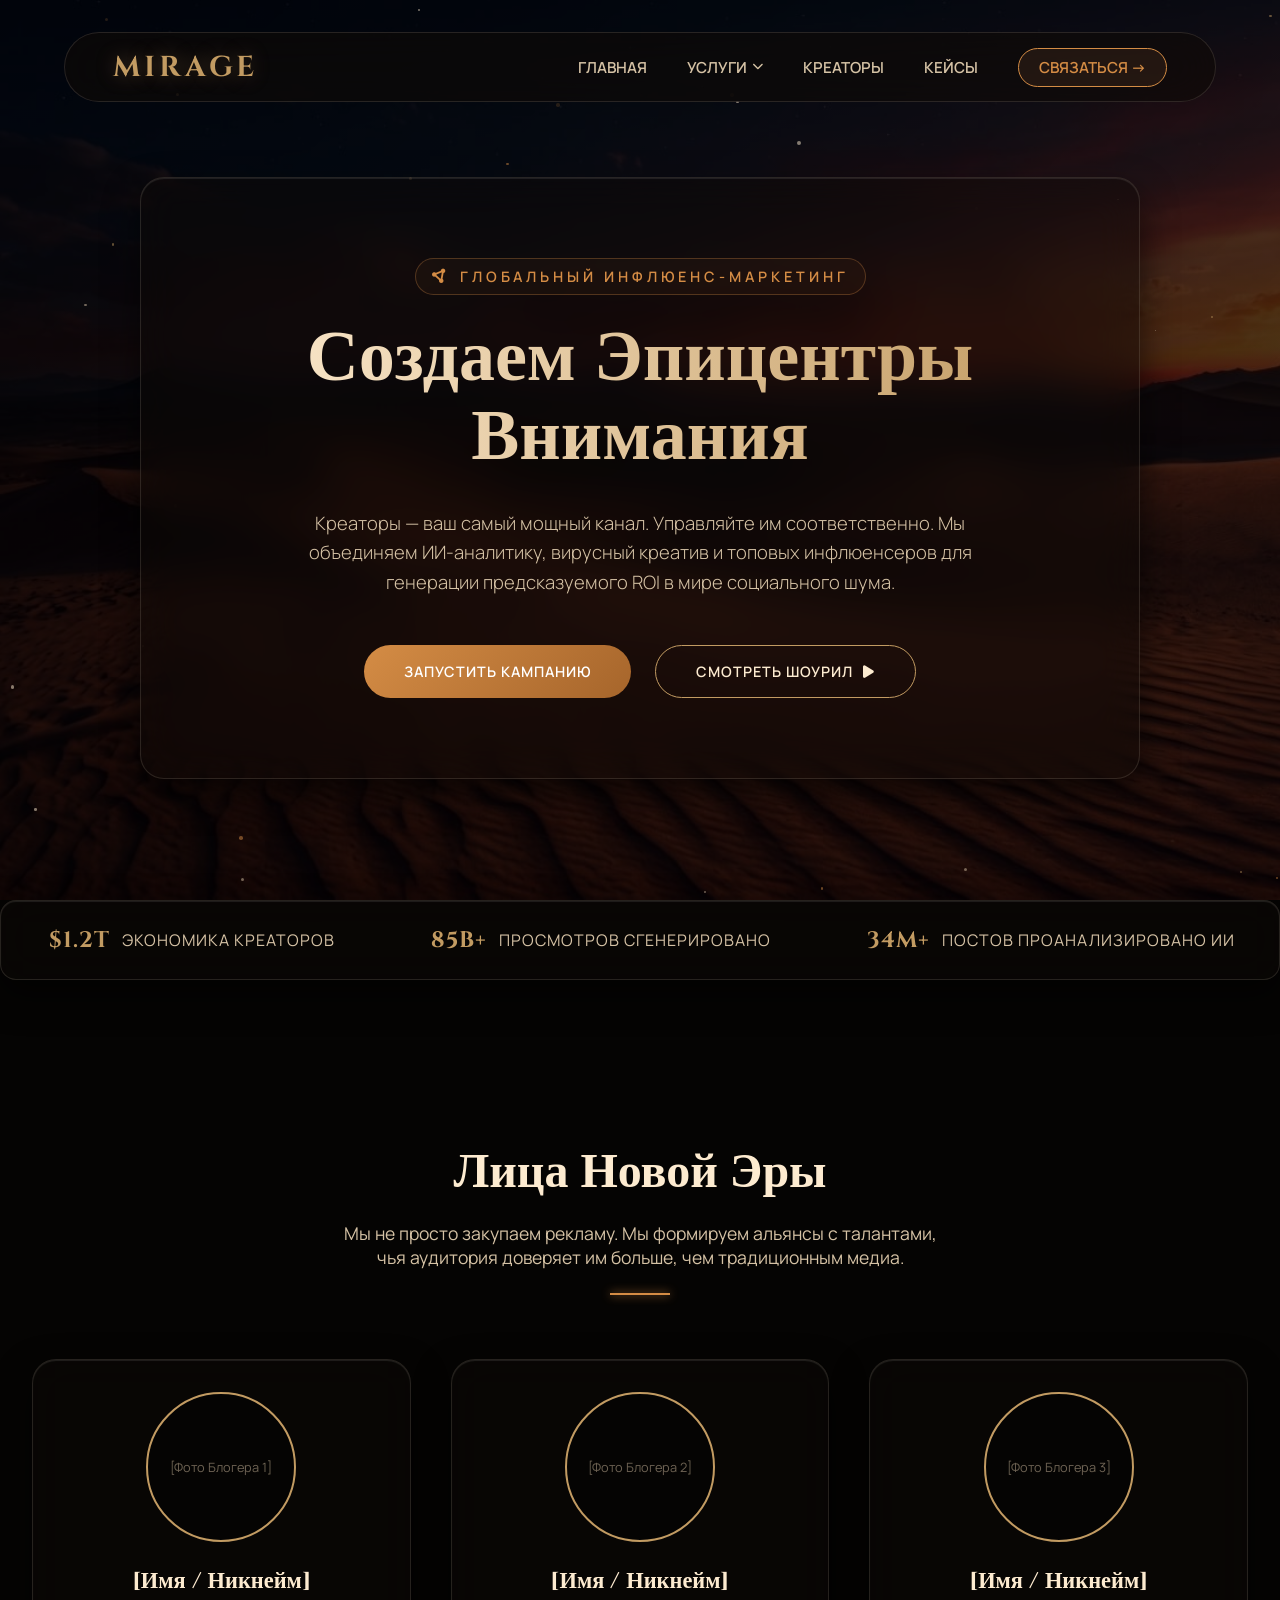
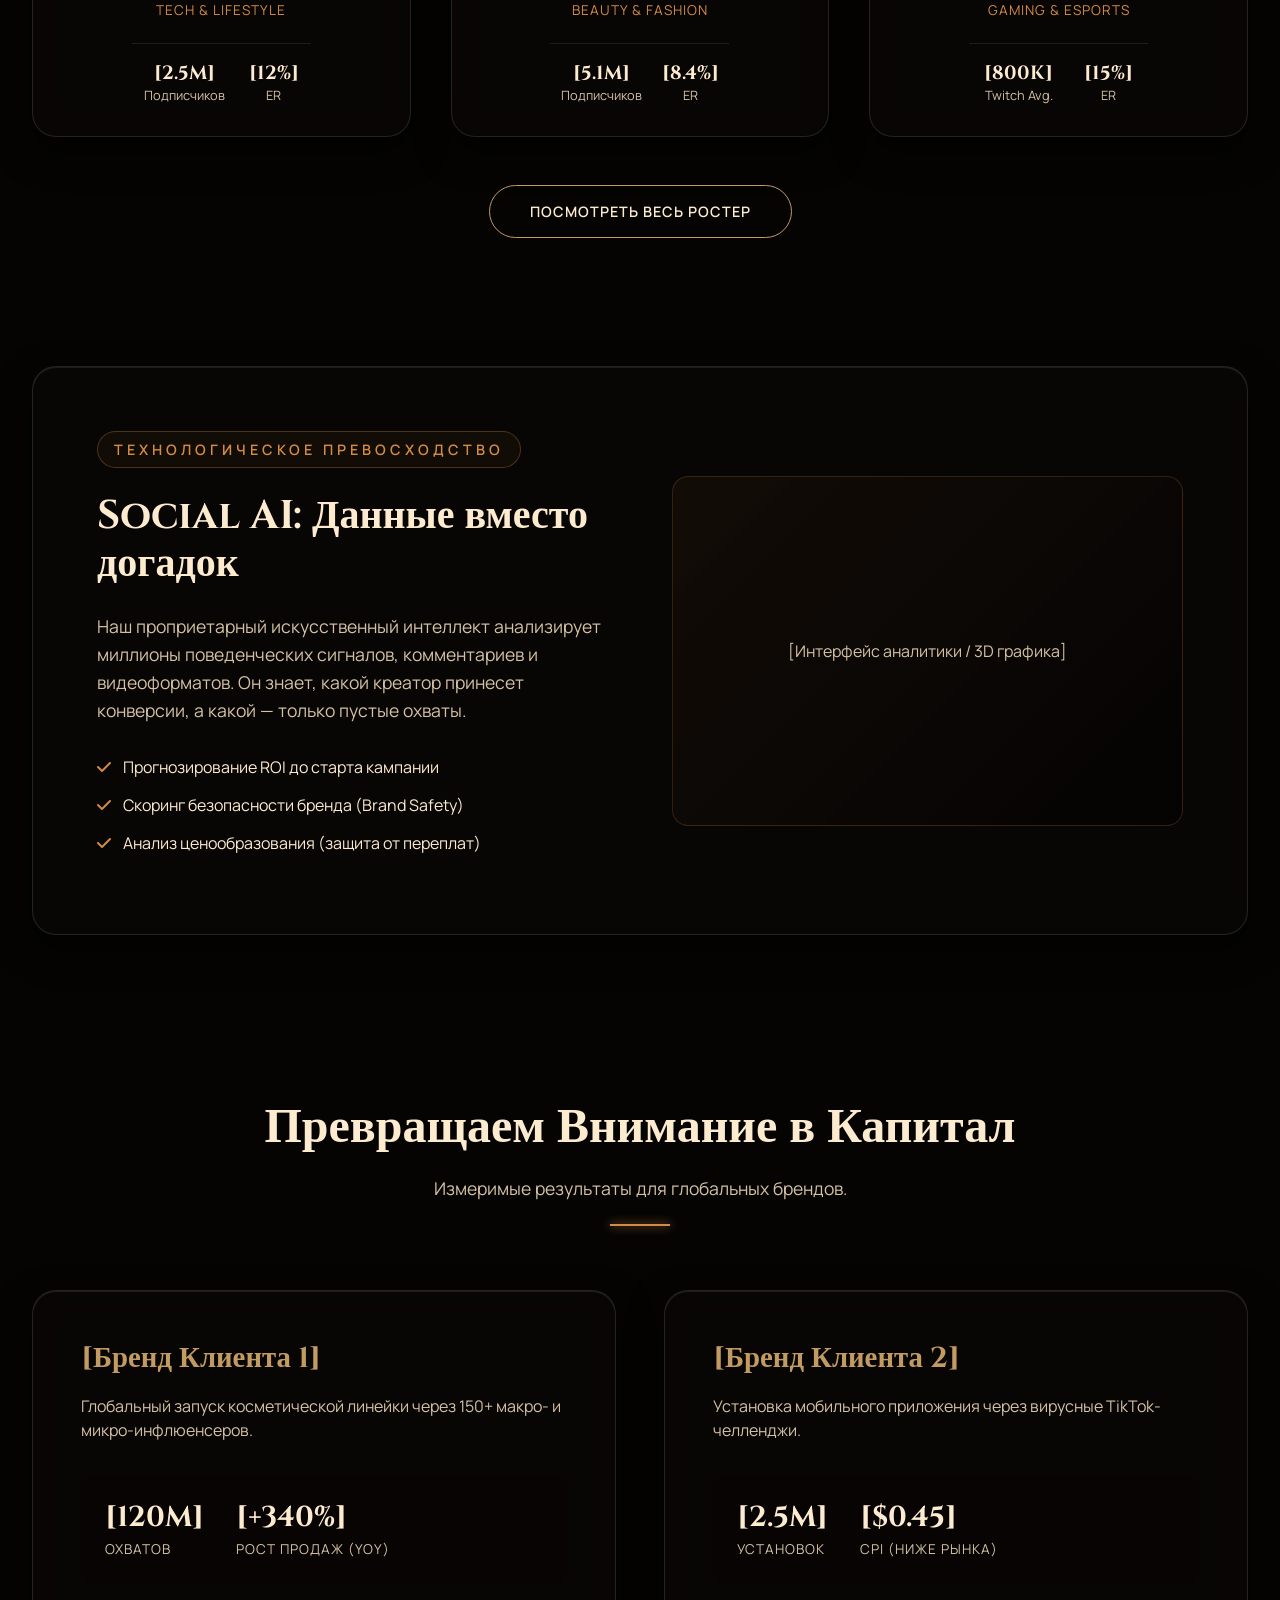
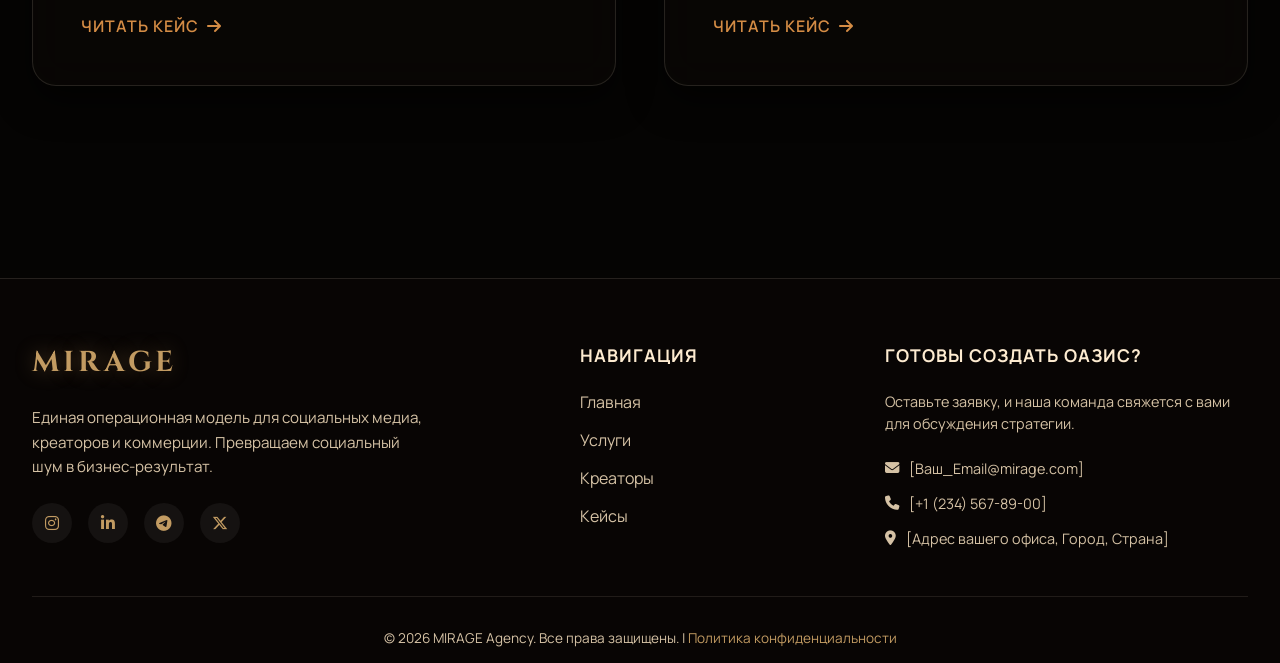
==== commit 8a576612: "Add files via upload" ====
--- a/index.html
+++ b/index.html
@@ -16,13 +16,14 @@
     <div class="bg-overlay"></div>
     <div id="particles-container"></div>
 
-    <!-- Стеклянное Навигационное Меню с МЕГА-МЕНЮ -->
+    <!-- Стеклянное Навигационное Меню -->
     <nav class="glass-nav">
         <div class="logo">MIRAGE</div>
+        
+        <!-- Меню ссылок -->
         <ul class="nav-links">
             <li><a href="#home" class="active">Главная</a></li>
             
-            <!-- Мега-меню (адаптировано из референса) -->
             <li class="has-mega-menu">
                 <a href="#services">Услуги <i class="fa-solid fa-chevron-down nav-icon"></i></a>
                 <div class="mega-menu glass-panel">
@@ -65,6 +66,8 @@
             <li><a href="#cases">Кейсы</a></li>
             <li><a href="#contact" class="nav-cta">Связаться &rarr;</a></li>
         </ul>
+        
+        <!-- Бургер-меню для мобильных -->
         <div class="menu-toggle">
             <i class="fa-solid fa-bars"></i>
         </div>
@@ -100,7 +103,7 @@
             </div>
         </div>
 
-        <!-- Секция: Креаторы (Эксклюзивный Ростер) -->
+        <!-- Секция: Креаторы -->
         <section id="creators" class="roster-section">
             <div class="section-header fade-in">
                 <h2>Лица Новой Эры</h2>
@@ -109,10 +112,8 @@
             </div>
 
             <div class="creators-grid">
-                <!-- Creator 1 -->
                 <div class="glass-panel creator-card fade-in stagger-1">
                     <div class="creator-image placeholder-img">
-                        <!-- МЕСТО ПОД ФОТО БЛОГЕРА -->
                         <span>[Фото Блогера 1]</span>
                     </div>
                     <div class="creator-info">
@@ -124,10 +125,9 @@
                         </div>
                     </div>
                 </div>
-                <!-- Creator 2 -->
+                
                 <div class="glass-panel creator-card fade-in stagger-2">
                     <div class="creator-image placeholder-img">
-                        <!-- МЕСТО ПОД ФОТО БЛОГЕРА -->
                         <span>[Фото Блогера 2]</span>
                     </div>
                     <div class="creator-info">
@@ -139,10 +139,9 @@
                         </div>
                     </div>
                 </div>
-                <!-- Creator 3 -->
+                
                 <div class="glass-panel creator-card fade-in stagger-3">
                     <div class="creator-image placeholder-img">
-                        <!-- МЕСТО ПОД ФОТО БЛОГЕРА -->
                         <span>[Фото Блогера 3]</span>
                     </div>
                     <div class="creator-info">
@@ -160,7 +159,7 @@
             </div>
         </section>
 
-        <!-- Секция: Social AI (Наш Мозг) -->
+        <!-- Секция: Social AI -->
         <section class="ai-section fade-in">
             <div class="glass-panel ai-card">
                 <div class="ai-content">
@@ -174,7 +173,6 @@
                     </ul>
                 </div>
                 <div class="ai-visual placeholder-img">
-                    <!-- МЕСТО ПОД ГРАФИКУ ИЛИ ВИДЕО ИНТЕРФЕЙСА AI -->
                     <span>[Интерфейс аналитики / 3D графика]</span>
                 </div>
             </div>
@@ -189,10 +187,8 @@
             </div>
 
             <div class="cases-grid">
-                <!-- Case 1 -->
                 <div class="glass-panel case-card fade-in stagger-1">
                     <div class="case-brand">
-                        <!-- МЕСТО ПОД ЛОГО БРЕНДА -->
                         <h3>[Бренд Клиента 1]</h3>
                     </div>
                     <p class="case-desc">Глобальный запуск косметической линейки через 150+ макро- и микро-инфлюенсеров.</p>
@@ -208,10 +204,9 @@
                     </div>
                     <a href="#" class="learn-more">Читать кейс <i class="fa-solid fa-arrow-right"></i></a>
                 </div>
-                <!-- Case 2 -->
+                
                 <div class="glass-panel case-card fade-in stagger-2">
                     <div class="case-brand">
-                        <!-- МЕСТО ПОД ЛОГО БРЕНДА -->
                         <h3>[Бренд Клиента 2]</h3>
                     </div>
                     <p class="case-desc">Установка мобильного приложения через вирусные TikTok-челленджи.</p>
@@ -238,7 +233,6 @@
                 <div class="logo">MIRAGE</div>
                 <p>Единая операционная модель для социальных медиа, креаторов и коммерции. Превращаем социальный шум в бизнес-результат.</p>
                 <div class="social-links">
-                    <!-- МЕСТО ДЛЯ ССЫЛОК НА СОЦСЕТИ -->
                     <a href="[Ссылка на Instagram]"><i class="fa-brands fa-instagram"></i></a>
                     <a href="[Ссылка на LinkedIn]"><i class="fa-brands fa-linkedin-in"></i></a>
                     <a href="[Ссылка на Telegram]"><i class="fa-brands fa-telegram"></i></a>
--- a/style.css
+++ b/style.css
@@ -21,6 +21,7 @@
     font-family: var(--font-body);
     color: var(--text-cream);
     background-color: #050403;
+    /* Рекомендуется конвертировать картинку в webp для скорости загрузки */
     background-image: url('Gemini_Generated_Image_9etfbc9etfbc9etf.png');
     background-size: cover;
     background-position: center;
@@ -31,11 +32,9 @@
 }
 
 .bg-overlay {
-    position: fixed;
-    top: 0; left: 0; width: 100vw; height: 100vh;
+    position: fixed; top: 0; left: 0; width: 100vw; height: 100vh;
     background: linear-gradient(135deg, rgba(8, 5, 10, 0.85) 0%, rgba(30, 15, 5, 0.75) 100%);
-    mix-blend-mode: multiply;
-    z-index: -1;
+    mix-blend-mode: multiply; z-index: -1;
 }
 
 #particles-container {
@@ -64,9 +63,7 @@
     position: fixed; top: 2rem; left: 50%; transform: translateX(-50%); width: 90%; max-width: 1300px;
     height: 70px; display: flex; justify-content: space-between; align-items: center; padding: 0 3rem;
     border-radius: 100px; z-index: 1000;
-    background: rgba(15, 10, 8, 0.6);
-    backdrop-filter: blur(25px);
-    border: 1px solid var(--glass-border);
+    background: rgba(15, 10, 8, 0.6); backdrop-filter: blur(25px); border: 1px solid var(--glass-border);
 }
 
 .logo {
@@ -77,7 +74,7 @@
 .nav-links { display: flex; list-style: none; gap: 2.5rem; align-items: center; }
 .nav-links > li > a {
     text-decoration: none; color: var(--text-muted); font-size: 0.95rem; font-weight: 600; text-transform: uppercase;
-    transition: color 0.3s ease; display: flex; align-items: center; gap: 5px; padding: 25px 0; /* padding for hover area */
+    transition: color 0.3s ease; display: flex; align-items: center; gap: 5px; padding: 25px 0;
 }
 .nav-links > li > a:hover { color: var(--text-cream); }
 .nav-icon { font-size: 0.7rem; transition: transform 0.3s ease; }
@@ -88,14 +85,12 @@
 }
 .nav-cta:hover { background: var(--accent-amber); color: #fff !important; }
 
-/* === МЕГА-МЕНЮ (Адаптация под Viral Nation) === */
+/* === МЕГА-МЕНЮ === */
 .has-mega-menu { position: relative; }
 .mega-menu {
-    position: absolute; top: 100%; left: -100px; /* Смещение для центрирования */
-    width: 800px; padding: 2.5rem; opacity: 0; visibility: hidden;
-    transform: translateY(20px); transition: all 0.4s cubic-bezier(0.25, 0.8, 0.25, 1);
-    border-radius: 20px;
-    background: rgba(12, 8, 6, 0.85); /* Чуть темнее для читаемости */
+    position: absolute; top: 100%; left: -100px; width: 800px; padding: 2.5rem; opacity: 0; visibility: hidden;
+    transform: translateY(20px); transition: all 0.4s cubic-bezier(0.25, 0.8, 0.25, 1); border-radius: 20px;
+    background: rgba(12, 8, 6, 0.85);
 }
 .has-mega-menu:hover .mega-menu { opacity: 1; visibility: visible; transform: translateY(0); }
 .has-mega-menu:hover .nav-icon { transform: rotate(180deg); }
@@ -106,15 +101,12 @@
     color: var(--accent-amber); margin-bottom: 1.5rem; border-bottom: 1px solid rgba(253,235,208,0.1); padding-bottom: 10px;
 }
 .mega-col ul { list-style: none; display: flex; flex-direction: column; gap: 1rem; }
-.mega-col ul li a {
-    color: var(--text-cream); text-decoration: none; font-size: 0.95rem; font-weight: 300; transition: color 0.2s;
-}
+.mega-col ul li a { color: var(--text-cream); text-decoration: none; font-size: 0.95rem; font-weight: 300; transition: color 0.2s; }
 .mega-col ul li a:hover { color: var(--accent-gold); }
 .mega-col ul li a.view-all { color: var(--accent-amber); font-weight: 600; margin-top: 10px; display: inline-block; }
 
 .featured-card .inner-card {
-    padding: 1.5rem; border-radius: 12px; background: rgba(255,255,255,0.03);
-    border: 1px solid rgba(212,140,69,0.2);
+    padding: 1.5rem; border-radius: 12px; background: rgba(255,255,255,0.03); border: 1px solid rgba(212,140,69,0.2);
 }
 .featured-card h4 { border-bottom: none; color: var(--text-cream); font-size: 1rem; margin-bottom: 0.5rem; line-height: 1.4; }
 .featured-card p { font-size: 0.85rem; color: var(--text-muted); margin-bottom: 1rem; line-height: 1.5; }
@@ -125,7 +117,7 @@
 }
 .featured-image-placeholder:hover { background: rgba(212,140,69,0.4); }
 
-.menu-toggle { display: none; font-size: 1.5rem; cursor: pointer; }
+.menu-toggle { display: none; font-size: 1.5rem; cursor: pointer; color: var(--text-cream); }
 
 /* === Герой Секция === */
 .hero-section { min-height: 100vh; display: flex; align-items: center; justify-content: center; padding: 120px 2rem 4rem; }
@@ -211,15 +203,79 @@
 @keyframes fadeInUp { to { opacity: 1; transform: translateY(0); } }
 .text-center { text-align: center; display: flex; justify-content: center; }
 
-/* === Mobile Responsive === */
+/* ========================================= */
+/* === MOBILE RESPONSIVE (Полная адаптация) === */
+/* ========================================= */
+
+@media (max-width: 1024px) {
+    .hero-title { font-size: 3.8rem; }
+    .mega-menu { display: none; } /* Отключаем ховер мега-меню на планшетах */
+}
+
 @media (max-width: 992px) {
-    .mega-menu { display: none; } /* Скрываем мега-меню на мобильных для прототипа */
-    .ai-card, .footer-grid { grid-template-columns: 1fr; gap: 2rem; }
-    .ai-card { padding: 2rem; }
+    .ai-card, .footer-grid { grid-template-columns: 1fr; gap: 2.5rem; }
+    .ai-card { padding: 2.5rem; }
     .cases-grid { grid-template-columns: 1fr; }
-}
+    .glass-nav { padding: 0 2rem; }
+}
+
 @media (max-width: 768px) {
-    .nav-links { display: none; }
+    body {
+        /* Убираем баг дергающегося фона в iOS Safari */
+        background-attachment: scroll;
+    }
+
+    .glass-nav { padding: 0 1.5rem; top: 1rem; width: 95%; }
+    
+    /* Стили выезжающего мобильного меню */
+    .nav-links { 
+        display: flex;
+        flex-direction: column;
+        position: absolute;
+        top: 80px;
+        left: 0;
+        width: 100%;
+        background: rgba(12, 8, 6, 0.95);
+        backdrop-filter: blur(25px);
+        padding: 2rem;
+        border-radius: 16px;
+        border: 1px solid var(--glass-border);
+        gap: 1.5rem;
+        align-items: flex-start;
+        
+        /* Анимация скрытия/показа */
+        opacity: 0;
+        visibility: hidden;
+        transform: translateY(-20px);
+        transition: all 0.3s ease;
+    }
+    
+    .nav-links.nav-active {
+        opacity: 1;
+        visibility: visible;
+        transform: translateY(0);
+    }
+
+    .nav-links > li > a { padding: 10px 0; font-size: 1.1rem; }
+    
     .menu-toggle { display: block; }
-    .hero-title { font-size: 2.8rem; }
-}
+    
+    .hero-title { font-size: 2.5rem; }
+    .hero-card { padding: 3rem 1.5rem; }
+    .cta-group { flex-direction: column; gap: 1rem; }
+    
+    .section-header h2 { font-size: 2.2rem; }
+    .section-header { margin-bottom: 2.5rem; }
+    
+    .ticker-item { padding: 0 1.5rem; font-size: 0.9rem; }
+    .ticker-item span { font-size: 1.2rem; margin-right: 8px; }
+    
+    .roster-section, .ai-section, .cases-section { padding: 3rem 1.5rem; }
+    .creator-card { padding: 1.5rem; }
+}
+
+@media (max-width: 480px) {
+    .hero-title { font-size: 2rem; }
+    .eyebrow { font-size: 0.75rem; letter-spacing: 2px; }
+    .hero-subtitle { font-size: 1rem; }
+}
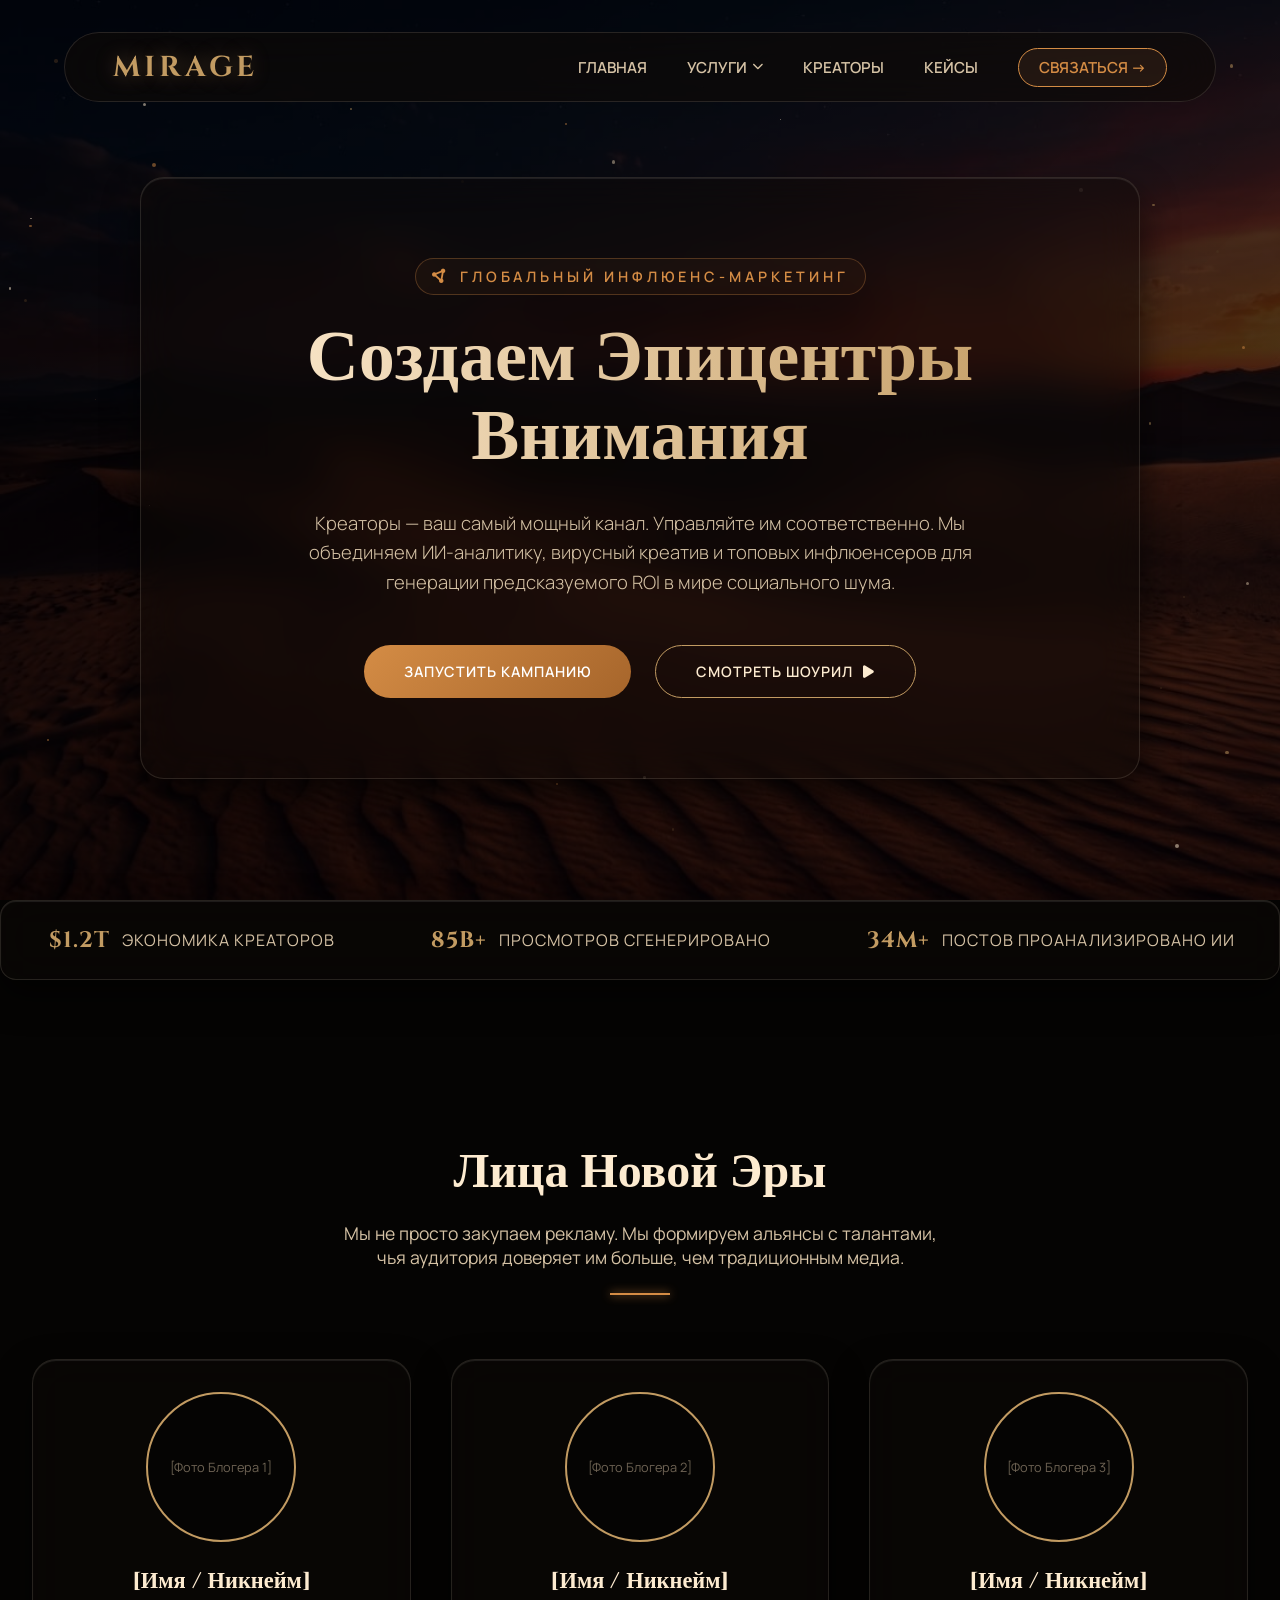
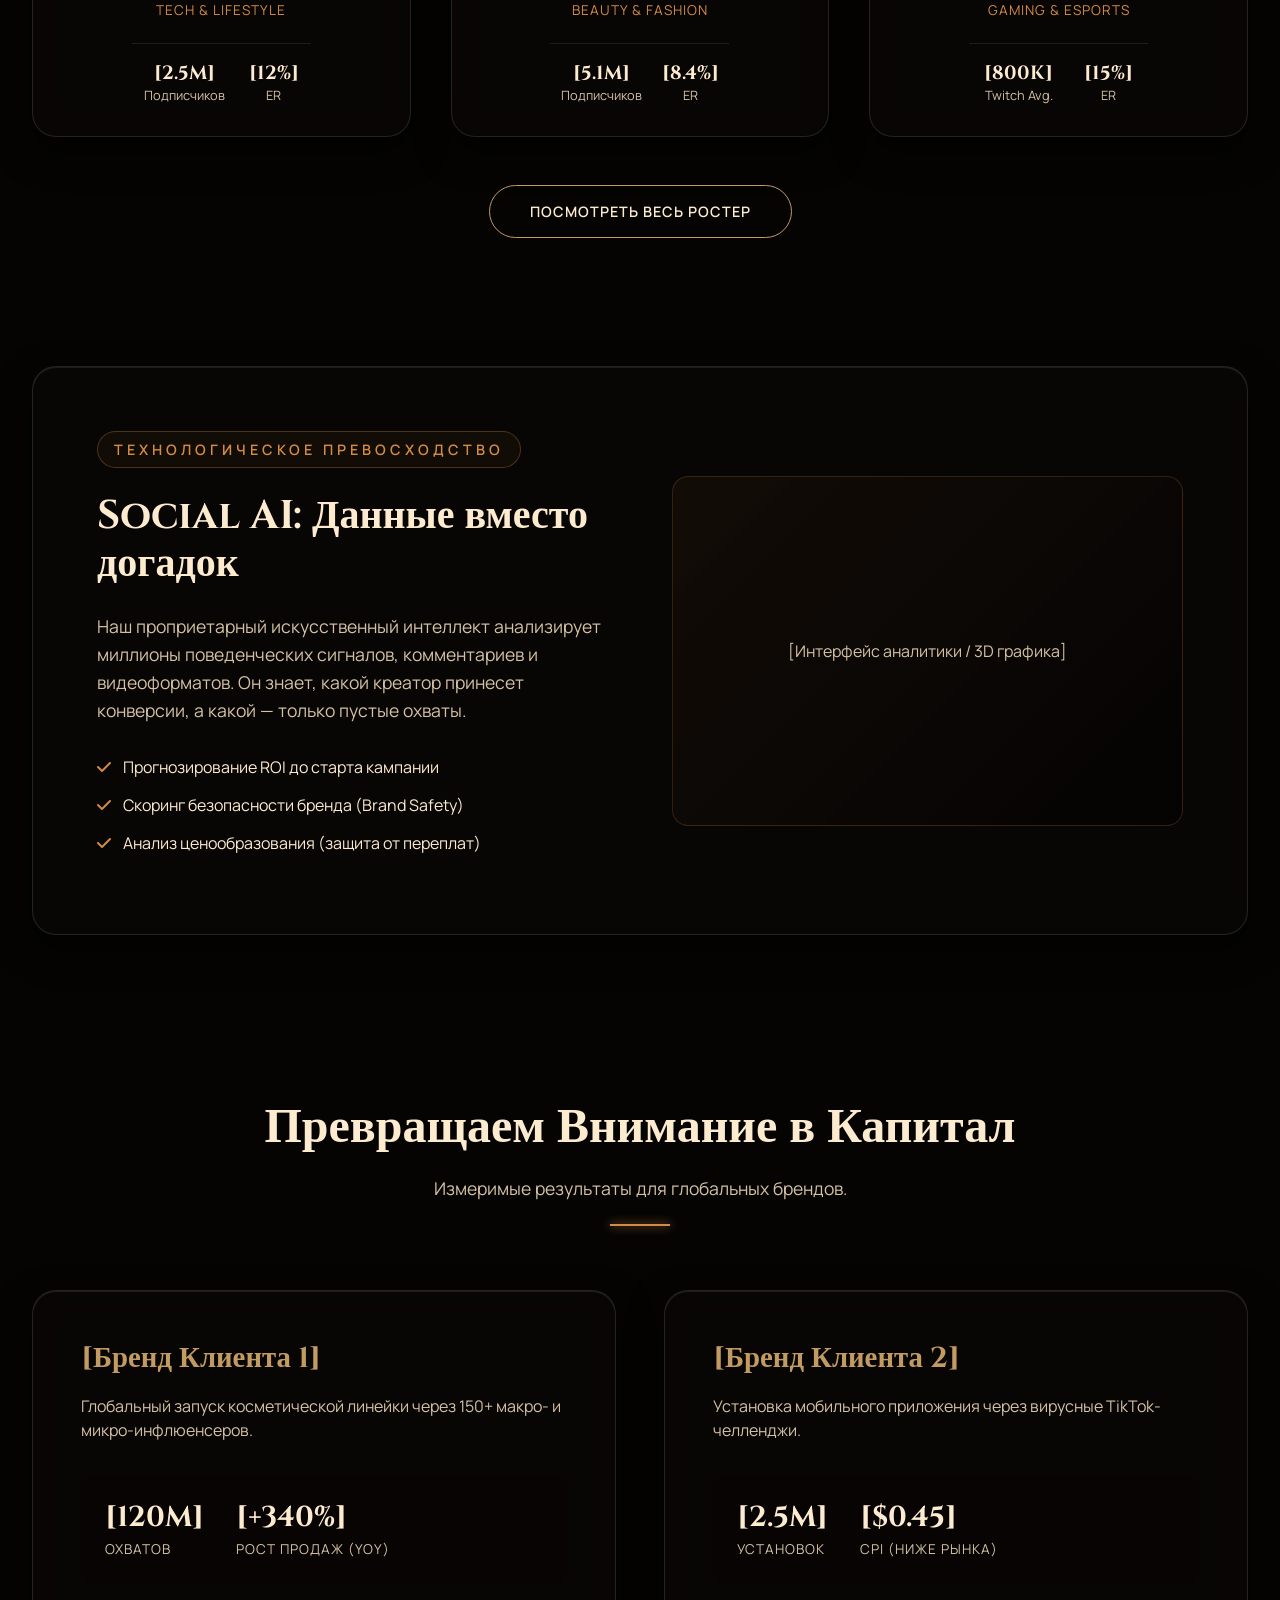
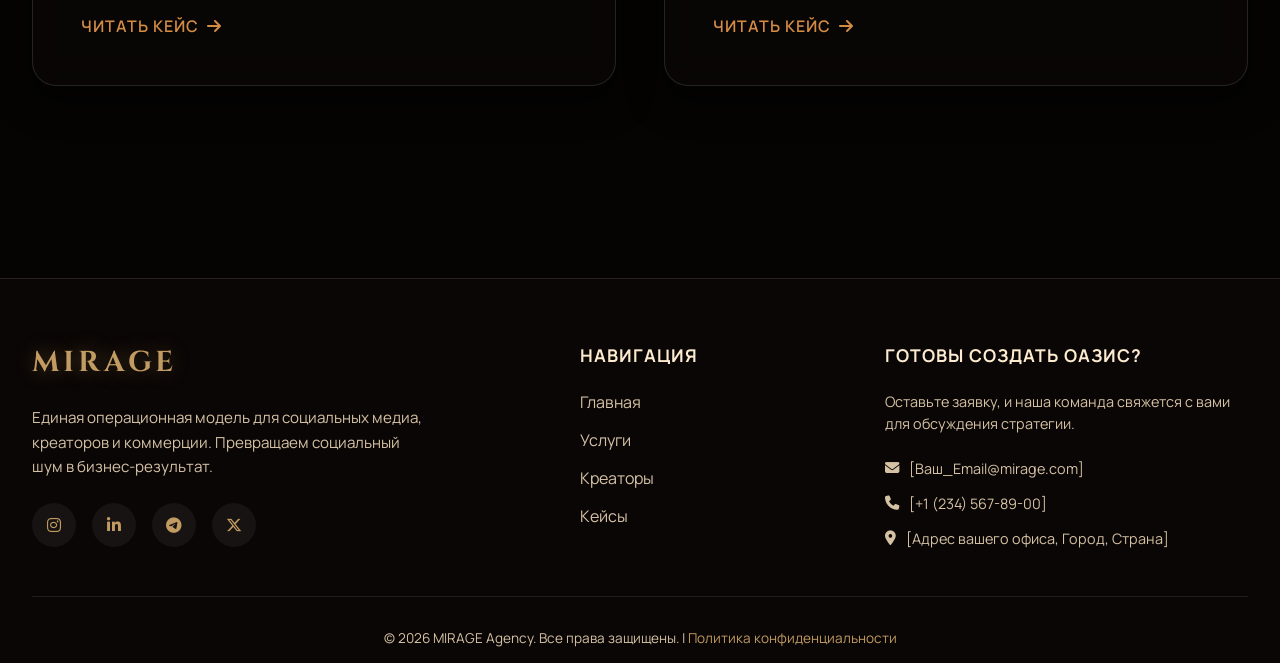
==== commit 8c9b5f90: "Add files via upload" ====
--- a/index.html
+++ b/index.html
@@ -21,12 +21,12 @@
         <div class="logo">MIRAGE</div>
         
         <!-- Меню ссылок -->
-        <ul class="nav-links">
+        <ul class="nav-links" id="primary-navigation">
             <li><a href="#home" class="active">Главная</a></li>
-            
+
             <li class="has-mega-menu">
-                <a href="#services">Услуги <i class="fa-solid fa-chevron-down nav-icon"></i></a>
-                <div class="mega-menu glass-panel">
+                <a href="#services-menu" class="mega-menu-trigger" aria-haspopup="true" aria-expanded="false" aria-controls="services-menu">Услуги <i class="fa-solid fa-chevron-down nav-icon" aria-hidden="true"></i></a>
+                <div class="mega-menu glass-panel" id="services-menu">
                     <div class="mega-menu-grid">
                         <div class="mega-col">
                             <h4>Комплексный Social</h4>
@@ -68,9 +68,9 @@
         </ul>
         
         <!-- Бургер-меню для мобильных -->
-        <div class="menu-toggle">
-            <i class="fa-solid fa-bars"></i>
-        </div>
+        <button type="button" class="menu-toggle" aria-label="Открыть меню" aria-expanded="false" aria-controls="primary-navigation">
+            <i class="fa-solid fa-bars" aria-hidden="true"></i>
+        </button>
     </nav>
 
     <main>
@@ -81,8 +81,8 @@
                 <h1 class="hero-title">Создаем Эпицентры Внимания</h1>
                 <p class="hero-subtitle">Креаторы — ваш самый мощный канал. Управляйте им соответственно. Мы объединяем ИИ-аналитику, вирусный креатив и топовых инфлюенсеров для генерации предсказуемого ROI в мире социального шума.</p>
                 <div class="cta-group">
-                    <button class="cta-button primary">Запустить кампанию</button>
-                    <button class="cta-button secondary">Смотреть шоурил <i class="fa-solid fa-play"></i></button>
+                    <button type="button" class="cta-button primary">Запустить кампанию</button>
+                    <button type="button" class="cta-button secondary">Смотреть шоурил <i class="fa-solid fa-play" aria-hidden="true"></i></button>
                 </div>
             </div>
         </section>
@@ -232,11 +232,12 @@
             <div class="footer-brand">
                 <div class="logo">MIRAGE</div>
                 <p>Единая операционная модель для социальных медиа, креаторов и коммерции. Превращаем социальный шум в бизнес-результат.</p>
+                <!-- TODO: перед публикацией заменить href="#" на реальные ссылки соцсетей -->
                 <div class="social-links">
-                    <a href="[Ссылка на Instagram]"><i class="fa-brands fa-instagram"></i></a>
-                    <a href="[Ссылка на LinkedIn]"><i class="fa-brands fa-linkedin-in"></i></a>
-                    <a href="[Ссылка на Telegram]"><i class="fa-brands fa-telegram"></i></a>
-                    <a href="[Ссылка на Twitter]"><i class="fa-brands fa-x-twitter"></i></a>
+                    <a href="#" aria-label="Instagram"><i class="fa-brands fa-instagram" aria-hidden="true"></i></a>
+                    <a href="#" aria-label="LinkedIn"><i class="fa-brands fa-linkedin-in" aria-hidden="true"></i></a>
+                    <a href="#" aria-label="Telegram"><i class="fa-brands fa-telegram" aria-hidden="true"></i></a>
+                    <a href="#" aria-label="Twitter / X"><i class="fa-brands fa-x-twitter" aria-hidden="true"></i></a>
                 </div>
             </div>
             
@@ -253,15 +254,16 @@
             <div class="footer-contact">
                 <h4>Готовы создать оазис?</h4>
                 <p>Оставьте заявку, и наша команда свяжется с вами для обсуждения стратегии.</p>
+                <!-- TODO: перед публикацией подставить реальные email/телефон/адрес -->
                 <ul>
-                    <li><i class="fa-solid fa-envelope"></i> <a href="mailto:[Ваш_Email]">[Ваш_Email@mirage.com]</a></li>
-                    <li><i class="fa-solid fa-phone"></i> <a href="tel:[Ваш_Телефон]">[+1 (234) 567-89-00]</a></li>
-                    <li><i class="fa-solid fa-location-dot"></i> [Адрес вашего офиса, Город, Страна]</li>
+                    <li><i class="fa-solid fa-envelope" aria-hidden="true"></i> <a href="#">[Ваш_Email@mirage.com]</a></li>
+                    <li><i class="fa-solid fa-phone" aria-hidden="true"></i> <a href="#">[+1 (234) 567-89-00]</a></li>
+                    <li><i class="fa-solid fa-location-dot" aria-hidden="true"></i> [Адрес вашего офиса, Город, Страна]</li>
                 </ul>
             </div>
         </div>
         <div class="footer-bottom">
-            <p>&copy; 2026 MIRAGE Agency. Все права защищены. | <a href="[Ссылка на политику конфиденциальности]">Политика конфиденциальности</a></p>
+            <p>&copy; 2026 MIRAGE Agency. Все права защищены. | <a href="#">Политика конфиденциальности</a></p>
         </div>
     </footer>
 
--- a/style.css
+++ b/style.css
@@ -8,10 +8,15 @@
     --accent-gold: #C29B62;        
     --accent-coffee: #4A3320;      
     
-    --glass-bg: rgba(15, 10, 8, 0.45);          
-    --glass-border: rgba(253, 235, 208, 0.12);  
+    --glass-bg: rgba(15, 10, 8, 0.45);
+    --glass-bg-nav: rgba(15, 10, 8, 0.6);
+    --glass-bg-strong: rgba(12, 8, 6, 0.85);
+    --glass-bg-strongest: rgba(12, 8, 6, 0.95);
+    --glass-border: rgba(253, 235, 208, 0.12);
     --glass-shadow: 0 15px 35px rgba(0, 0, 0, 0.6);
     --glass-highlight: inset 0 1px 1px rgba(255, 255, 255, 0.1);
+    --blur-strong: 25px;
+    --blur-base: 20px;
 }
 
 * { margin: 0; padding: 0; box-sizing: border-box; }
@@ -32,13 +37,13 @@
 }
 
 .bg-overlay {
-    position: fixed; top: 0; left: 0; width: 100vw; height: 100vh;
+    position: fixed; top: 0; left: 0; width: 100%; height: 100%;
     background: linear-gradient(135deg, rgba(8, 5, 10, 0.85) 0%, rgba(30, 15, 5, 0.75) 100%);
     mix-blend-mode: multiply; z-index: -1;
 }
 
 #particles-container {
-    position: fixed; top: 0; left: 0; width: 100vw; height: 100vh; z-index: 0; pointer-events: none; overflow: hidden;
+    position: fixed; top: 0; left: 0; width: 100%; height: 100%; z-index: 0; pointer-events: none; overflow: hidden;
 }
 
 .particle {
@@ -63,7 +68,7 @@
     position: fixed; top: 2rem; left: 50%; transform: translateX(-50%); width: 90%; max-width: 1300px;
     height: 70px; display: flex; justify-content: space-between; align-items: center; padding: 0 3rem;
     border-radius: 100px; z-index: 1000;
-    background: rgba(15, 10, 8, 0.6); backdrop-filter: blur(25px); border: 1px solid var(--glass-border);
+    background: var(--glass-bg-nav); backdrop-filter: blur(var(--blur-strong)); -webkit-backdrop-filter: blur(var(--blur-strong)); border: 1px solid var(--glass-border);
 }
 
 .logo {
@@ -90,10 +95,13 @@
 .mega-menu {
     position: absolute; top: 100%; left: -100px; width: 800px; padding: 2.5rem; opacity: 0; visibility: hidden;
     transform: translateY(20px); transition: all 0.4s cubic-bezier(0.25, 0.8, 0.25, 1); border-radius: 20px;
-    background: rgba(12, 8, 6, 0.85);
+    background: var(--glass-bg-strong);
 }
 .has-mega-menu:hover .mega-menu { opacity: 1; visibility: visible; transform: translateY(0); }
 .has-mega-menu:hover .nav-icon { transform: rotate(180deg); }
+/* Открытие по клику (тач-устройства / клавиатура) — дублирует hover-поведение */
+.has-mega-menu .mega-menu.mega-menu-open { opacity: 1; visibility: visible; transform: translateY(0); }
+.has-mega-menu .mega-menu-trigger[aria-expanded="true"] .nav-icon { transform: rotate(180deg); }
 
 .mega-menu-grid { display: grid; grid-template-columns: 1fr 1fr 1.2fr; gap: 2rem; }
 .mega-col h4 {
@@ -117,14 +125,18 @@
 }
 .featured-image-placeholder:hover { background: rgba(212,140,69,0.4); }
 
-.menu-toggle { display: none; font-size: 1.5rem; cursor: pointer; color: var(--text-cream); }
+.menu-toggle {
+    display: none; font-size: 1.5rem; cursor: pointer; color: var(--text-cream);
+    background: none; border: none; padding: 12px;
+    min-width: 44px; min-height: 44px; align-items: center; justify-content: center;
+}
 
 /* === Герой Секция === */
-.hero-section { min-height: 100vh; display: flex; align-items: center; justify-content: center; padding: 120px 2rem 4rem; }
+.hero-section { min-height: 100vh; min-height: 100dvh; display: flex; align-items: center; justify-content: center; padding: 120px 2rem 4rem; }
 .hero-card { max-width: 1000px; padding: 5rem 4rem; text-align: center; }
 .eyebrow { display: inline-flex; align-items: center; gap: 10px; font-weight: 600; color: var(--accent-amber); font-size: 0.9rem; letter-spacing: 4px; text-transform: uppercase; margin-bottom: 1.5rem; padding: 8px 16px; border: 1px solid rgba(212, 140, 69, 0.3); border-radius: 50px; background: rgba(212, 140, 69, 0.05); }
-.hero-title { font-family: var(--font-heading); font-size: 4.5rem; line-height: 1.1; font-weight: 700; margin-bottom: 2rem; background: linear-gradient(to right, var(--text-cream), var(--accent-gold)); -webkit-background-clip: text; -webkit-text-fill-color: transparent; }
-.hero-subtitle { font-size: 1.15rem; line-height: 1.6; color: var(--text-muted); max-width: 700px; margin: 0 auto 3rem; font-weight: 300; }
+.hero-title { font-family: var(--font-heading); font-size: clamp(2rem, 6vw + 0.5rem, 4.5rem); line-height: 1.1; font-weight: 700; margin-bottom: 2rem; background: linear-gradient(to right, var(--text-cream), var(--accent-gold)); -webkit-background-clip: text; -webkit-text-fill-color: transparent; }
+.hero-subtitle { font-size: clamp(1rem, 0.5vw + 0.9rem, 1.15rem); line-height: 1.6; color: var(--text-muted); max-width: 700px; margin: 0 auto 3rem; font-weight: 300; }
 .cta-group { display: flex; gap: 1.5rem; justify-content: center; }
 .cta-button { font-family: var(--font-body); font-size: 0.9rem; letter-spacing: 1px; text-transform: uppercase; padding: 1rem 2.5rem; border-radius: 50px; cursor: pointer; font-weight: 600; transition: all 0.4s ease; }
 .cta-button.primary { background: linear-gradient(135deg, var(--accent-amber), #A6652B); color: #fff; border: none; }
@@ -142,13 +154,13 @@
 
 /* === Базовые стили секций === */
 .section-header { text-align: center; margin-bottom: 4rem; }
-.section-header h2 { font-family: var(--font-heading); font-size: 3rem; color: var(--text-cream); margin-bottom: 1rem; }
+.section-header h2 { font-family: var(--font-heading); font-size: clamp(1.8rem, 4vw + 0.5rem, 3rem); color: var(--text-cream); margin-bottom: 1rem; }
 .section-subtitle { color: var(--text-muted); font-size: 1.1rem; max-width: 600px; margin: 0 auto 1.5rem; }
 .divider { height: 2px; width: 60px; background: var(--accent-amber); margin: 0 auto; box-shadow: 0 0 10px var(--accent-amber); }
 
 /* === Креаторы (Ростер) === */
 .roster-section { padding: 6rem 2rem; max-width: 1300px; margin: 0 auto; }
-.creators-grid { display: grid; grid-template-columns: repeat(auto-fit, minmax(300px, 1fr)); gap: 2.5rem; }
+.creators-grid { display: grid; grid-template-columns: repeat(auto-fit, minmax(min(300px, 100%), 1fr)); gap: 2.5rem; }
 .creator-card { padding: 2rem; text-align: center; display: flex; flex-direction: column; align-items: center; }
 .creator-card:hover { transform: translateY(-10px); background: rgba(25, 18, 14, 0.6); border-color: rgba(253, 235, 208, 0.3); }
 .creator-image { width: 150px; height: 150px; border-radius: 50%; margin-bottom: 1.5rem; border: 2px solid var(--accent-gold); display: flex; align-items: center; justify-content: center; background: rgba(0,0,0,0.3); overflow: hidden; }
@@ -162,7 +174,7 @@
 /* === Social AI Секция === */
 .ai-section { padding: 2rem 2rem 6rem; max-width: 1300px; margin: 0 auto; }
 .ai-card { display: grid; grid-template-columns: 1fr 1fr; gap: 4rem; padding: 4rem; align-items: center; }
-.ai-content h2 { font-family: var(--font-heading); font-size: 2.5rem; margin-bottom: 1.5rem; line-height: 1.2; }
+.ai-content h2 { font-family: var(--font-heading); font-size: clamp(1.6rem, 3vw + 0.5rem, 2.5rem); margin-bottom: 1.5rem; line-height: 1.2; }
 .ai-content p { color: var(--text-muted); font-size: 1.1rem; line-height: 1.6; margin-bottom: 2rem; }
 .ai-features { list-style: none; }
 .ai-features li { margin-bottom: 1rem; font-size: 1rem; display: flex; align-items: center; gap: 12px; }
@@ -182,11 +194,11 @@
 .learn-more:hover { gap: 15px; }
 
 /* === Подвал / Контакты === */
-.glass-footer { background: rgba(10, 6, 5, 0.85); backdrop-filter: blur(30px); border-top: 1px solid var(--glass-border); padding: 4rem 2rem 1rem; margin-top: 4rem; }
+.glass-footer { background: var(--glass-bg-strong); backdrop-filter: blur(var(--blur-strong)); -webkit-backdrop-filter: blur(var(--blur-strong)); border-top: 1px solid var(--glass-border); padding: 4rem 2rem 1rem; margin-top: 4rem; }
 .footer-grid { max-width: 1300px; margin: 0 auto; display: grid; grid-template-columns: 2fr 1fr 1.5fr; gap: 4rem; margin-bottom: 3rem; }
 .footer-brand p { color: var(--text-muted); margin: 1.5rem 0; line-height: 1.6; font-size: 0.95rem; max-width: 400px; }
 .social-links { display: flex; gap: 1rem; }
-.social-links a { display: flex; align-items: center; justify-content: center; width: 40px; height: 40px; border-radius: 50%; background: rgba(255,255,255,0.05); color: var(--accent-gold); text-decoration: none; transition: all 0.3s; }
+.social-links a { display: flex; align-items: center; justify-content: center; width: 44px; height: 44px; border-radius: 50%; background: rgba(255,255,255,0.05); color: var(--accent-gold); text-decoration: none; transition: all 0.3s; }
 .social-links a:hover { background: var(--accent-amber); color: #fff; transform: translateY(-3px); }
 .footer-links h4, .footer-contact h4 { font-family: var(--font-body); font-size: 1.1rem; color: var(--text-cream); margin-bottom: 1.5rem; text-transform: uppercase; letter-spacing: 1px; }
 .footer-links ul, .footer-contact ul { list-style: none; display: flex; flex-direction: column; gap: 1rem; }
@@ -206,10 +218,28 @@
 /* ========================================= */
 /* === MOBILE RESPONSIVE (Полная адаптация) === */
 /* ========================================= */
+/* Заголовки и hero-subtitle масштабируются через clamp() выше по файлу —
+   отдельные font-size здесь нужны только там, где meняется не размер шрифта. */
 
 @media (max-width: 1024px) {
-    .hero-title { font-size: 3.8rem; }
-    .mega-menu { display: none; } /* Отключаем ховер мега-меню на планшетах */
+    /* На планшетах/мобильных ховер недоступен: мега-меню раскрывается кликом (см. mega-menu-open в JS),
+       поэтому вместо display:none используем нулевую высоту — иначе контент навсегда недостижим для тач-устройств. */
+    .mega-menu {
+        position: static;
+        width: 100%;
+        max-height: 0;
+        padding: 0 1.5rem;
+        overflow: hidden;
+        opacity: 1;
+        visibility: visible;
+        transform: none;
+        transition: max-height 0.4s ease, padding 0.4s ease;
+    }
+    .mega-menu.mega-menu-open {
+        max-height: 1200px;
+        padding: 1.5rem;
+    }
+    .mega-menu-grid { grid-template-columns: 1fr; gap: 1.5rem; }
 }
 
 @media (max-width: 992px) {
@@ -225,57 +255,88 @@
         background-attachment: scroll;
     }
 
+    /* Стекломорфизм на мобильных: снижаем радиус блюра — главный фактор GPU-нагрузки
+       при большом числе наложенных .glass-panel на слабых мобильных чипах. */
+    .glass-panel,
+    .glass-nav,
+    .nav-links,
+    .mega-menu,
+    .glass-footer {
+        backdrop-filter: blur(10px);
+        -webkit-backdrop-filter: blur(10px);
+    }
+
     .glass-nav { padding: 0 1.5rem; top: 1rem; width: 95%; }
-    
+
     /* Стили выезжающего мобильного меню */
-    .nav-links { 
+    .nav-links {
         display: flex;
         flex-direction: column;
         position: absolute;
         top: 80px;
         left: 0;
         width: 100%;
-        background: rgba(12, 8, 6, 0.95);
-        backdrop-filter: blur(25px);
+        background: var(--glass-bg-strongest);
         padding: 2rem;
         border-radius: 16px;
         border: 1px solid var(--glass-border);
-        gap: 1.5rem;
-        align-items: flex-start;
-        
+        gap: 0.5rem;
+        align-items: stretch;
+        max-height: calc(100dvh - 100px);
+        overflow-y: auto;
+
         /* Анимация скрытия/показа */
         opacity: 0;
         visibility: hidden;
         transform: translateY(-20px);
-        transition: all 0.3s ease;
-    }
-    
+        transition: opacity 0.3s ease, transform 0.3s ease, visibility 0.3s ease;
+    }
+
     .nav-links.nav-active {
         opacity: 1;
         visibility: visible;
         transform: translateY(0);
     }
 
-    .nav-links > li > a { padding: 10px 0; font-size: 1.1rem; }
-    
-    .menu-toggle { display: block; }
-    
-    .hero-title { font-size: 2.5rem; }
+    /* Тач-таргеты >= 44px по высоте */
+    .nav-links > li > a {
+        padding: 12px 4px;
+        font-size: 1.1rem;
+        min-height: 44px;
+        width: 100%;
+    }
+    .nav-links > li { width: 100%; }
+
+    .menu-toggle { display: flex; }
+
     .hero-card { padding: 3rem 1.5rem; }
     .cta-group { flex-direction: column; gap: 1rem; }
-    
-    .section-header h2 { font-size: 2.2rem; }
+    .cta-button { min-height: 44px; }
+
     .section-header { margin-bottom: 2.5rem; }
-    
+
     .ticker-item { padding: 0 1.5rem; font-size: 0.9rem; }
     .ticker-item span { font-size: 1.2rem; margin-right: 8px; }
-    
+
     .roster-section, .ai-section, .cases-section { padding: 3rem 1.5rem; }
     .creator-card { padding: 1.5rem; }
+    /* .creators-grid уже безопасен на любой ширине благодаря minmax(min(300px, 100%), 1fr) выше */
 }
 
 @media (max-width: 480px) {
-    .hero-title { font-size: 2rem; }
     .eyebrow { font-size: 0.75rem; letter-spacing: 2px; }
-    .hero-subtitle { font-size: 1rem; }
-}
+}
+
+/* Уважаем настройку пользователя "меньше движения": отключаем декоративные анимации */
+@media (prefers-reduced-motion: reduce) {
+    html { scroll-behavior: auto; }
+    .fade-in { animation: none; opacity: 1; transform: none; }
+    .ticker-track { animation: none; }
+    .particle { animation: none; display: none; }
+    .creator-card,
+    .cta-button.primary,
+    .cta-button.secondary,
+    .social-links a {
+        transition: none;
+    }
+}
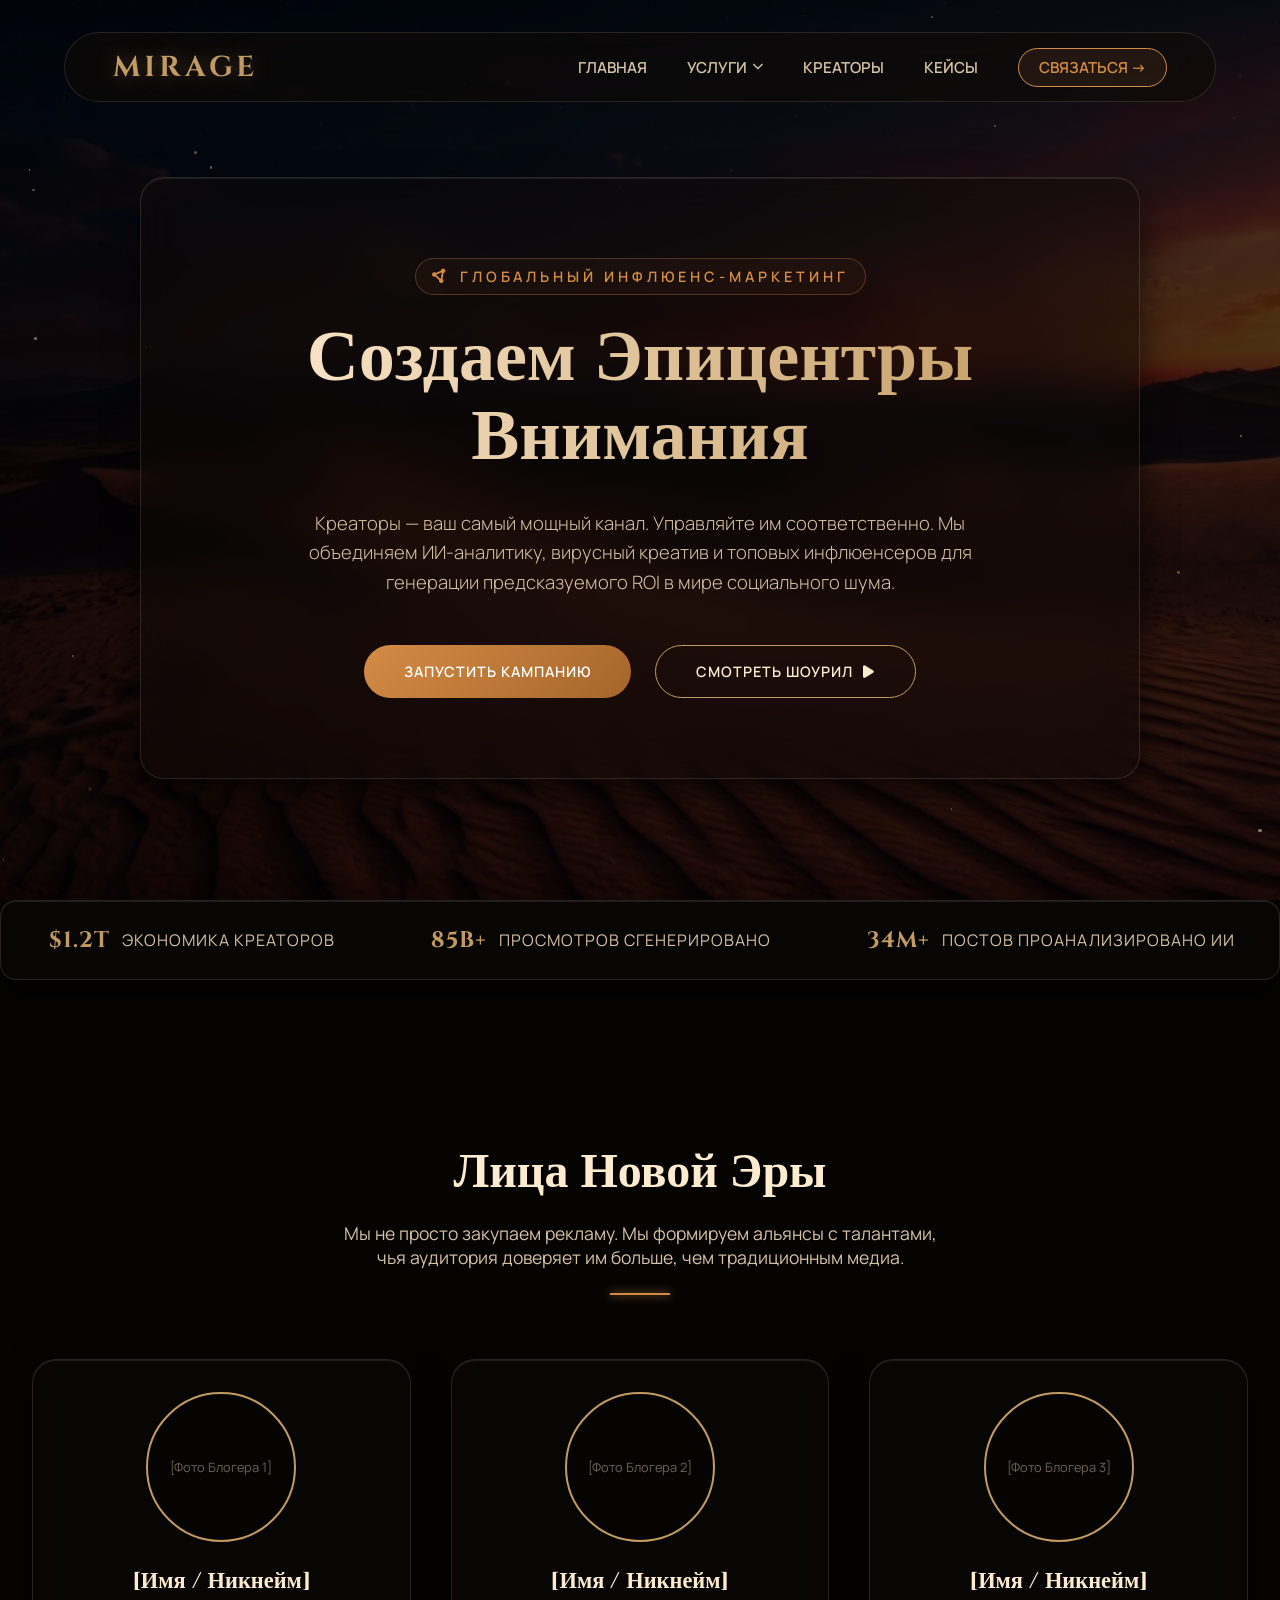
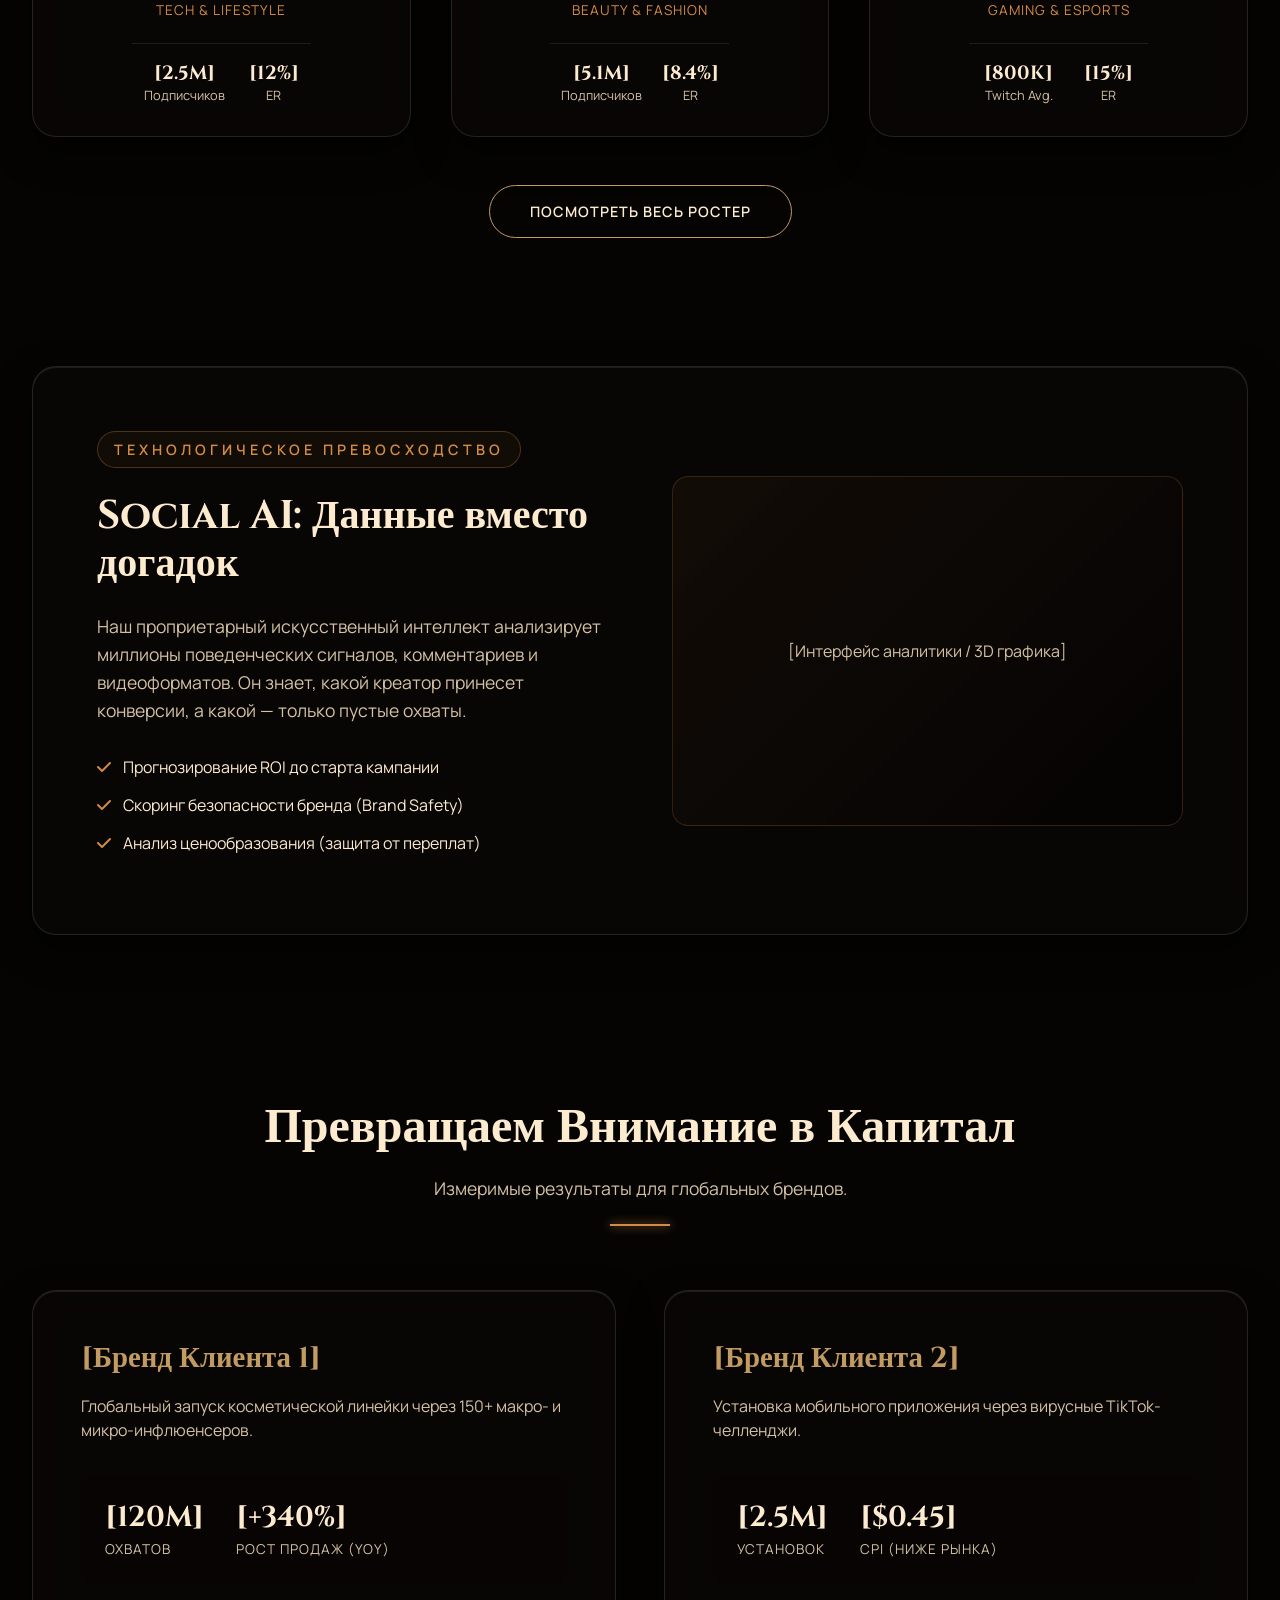
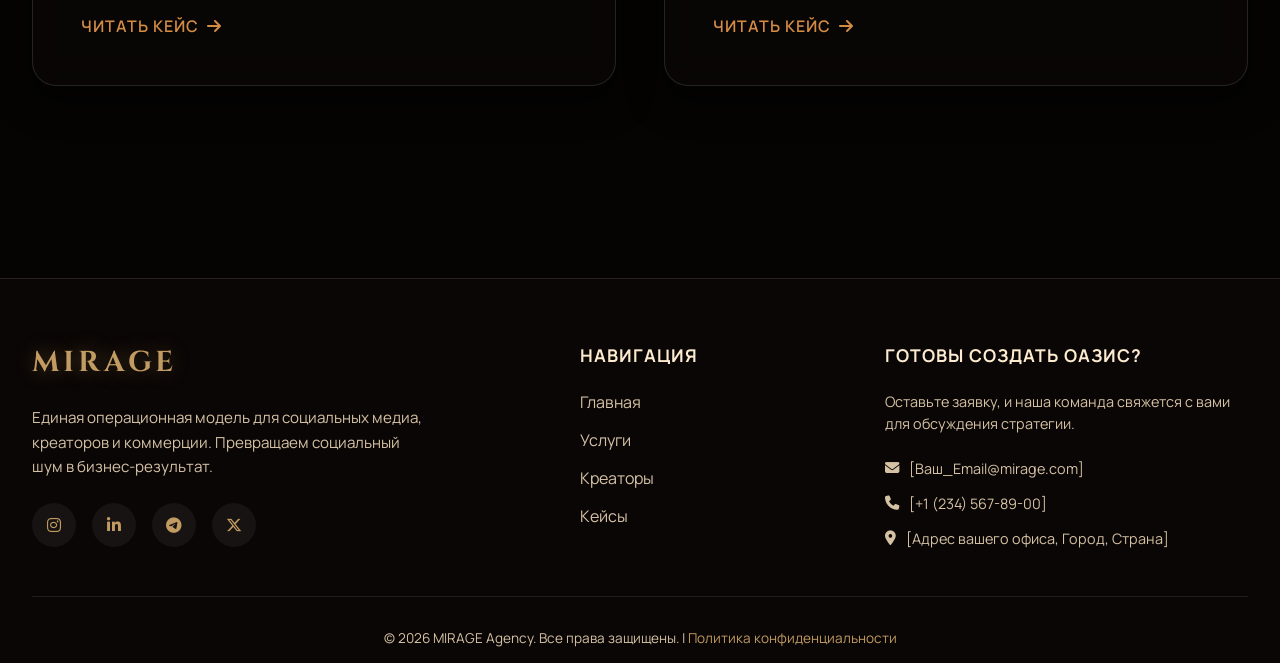
==== commit 73b87e84: "Add files via upload" ====
--- a/index.html
+++ b/index.html
@@ -28,34 +28,39 @@
                 <a href="#services-menu" class="mega-menu-trigger" aria-haspopup="true" aria-expanded="false" aria-controls="services-menu">Услуги <i class="fa-solid fa-chevron-down nav-icon" aria-hidden="true"></i></a>
                 <div class="mega-menu glass-panel" id="services-menu">
                     <div class="mega-menu-grid">
-                        <div class="mega-col">
-                            <h4>Комплексный Social</h4>
-                            <ul>
-                                <li><a href="#">Social Стратегия</a></li>
-                                <li><a href="#">Инфлюенс-Маркетинг</a></li>
-                                <li><a href="#">Студия Контента</a></li>
-                                <li><a href="#">Комьюнити Менеджмент</a></li>
-                                <li><a href="#">TikTok & Reels Маркетинг</a></li>
-                                <li><a href="#">AI Дискавери (Поиск талантов)</a></li>
-                                <li><a href="#" class="view-all">Все услуги &rarr;</a></li>
-                            </ul>
-                        </div>
-                        <div class="mega-col">
-                            <h4>Для Брендов</h4>
-                            <ul>
-                                <li><a href="#">Почему MIRAGE?</a></li>
-                                <li><a href="#cases">Кейсы и Результаты</a></li>
-                                <li><a href="#">Платформа Social AI</a></li>
-                                <li><a href="#">Безопасность Бренда (Brand Safety)</a></li>
-                            </ul>
+                        <div class="mega-tabs-panel">
+                            <div class="mega-tabs" role="tablist" aria-label="Категории услуг">
+                                <button type="button" class="mega-tab active" role="tab" aria-selected="true" aria-controls="mega-tabpanel-social" id="mega-tab-social">Комплексный Social</button>
+                                <button type="button" class="mega-tab" role="tab" aria-selected="false" aria-controls="mega-tabpanel-brands" id="mega-tab-brands" tabindex="-1">Для Брендов</button>
+                            </div>
+
+                            <div class="mega-tab-panel active" id="mega-tabpanel-social" role="tabpanel" aria-labelledby="mega-tab-social">
+                                <ul>
+                                    <li><a href="services/social-strategy.html">Social Стратегия</a></li>
+                                    <li><a href="services/influencer-marketing.html">Инфлюенс-Маркетинг</a></li>
+                                    <li><a href="services/content-studio.html">Студия Контента</a></li>
+                                    <li><a href="services/community-management.html">Комьюнити Менеджмент</a></li>
+                                    <li><a href="services/tiktok-reels-marketing.html">TikTok & Reels Маркетинг</a></li>
+                                    <li><a href="services/ai-discovery.html">AI Дискавери (Поиск талантов)</a></li>
+                                    <li><a href="#" class="view-all">Все услуги &rarr;</a></li>
+                                </ul>
+                            </div>
+                            <div class="mega-tab-panel" id="mega-tabpanel-brands" role="tabpanel" aria-labelledby="mega-tab-brands" hidden>
+                                <ul>
+                                    <li><a href="brands/why-mirage.html">Почему MIRAGE?</a></li>
+                                    <li><a href="brands/case-studies.html">Кейсы и Результаты</a></li>
+                                    <li><a href="brands/social-ai-platform.html">Платформа Social AI</a></li>
+                                    <li><a href="brands/brand-safety.html">Безопасность Бренда (Brand Safety)</a></li>
+                                </ul>
+                            </div>
                         </div>
                         <div class="mega-col featured-card">
                             <div class="glass-panel inner-card">
                                 <h4>WHITE PAPER: ПРЕДСКАЗУЕМЫЙ SOCIAL ROI</h4>
                                 <p>Узнайте, как поведенческие сигналы превращают инвестиции в социальные сети в измеримый рост бизнеса.</p>
-                                <div class="featured-image-placeholder">
-                                    <i class="fa-solid fa-file-pdf"></i> Скачать отчет
-                                </div>
+                                <a class="featured-image-placeholder" href="assets/MIRAGE-Social-ROI-Whitepaper.pdf" download="MIRAGE-Social-ROI-Whitepaper.pdf">
+                                    <i class="fa-solid fa-file-pdf" aria-hidden="true"></i> Скачать отчет
+                                </a>
                             </div>
                         </div>
                     </div>
@@ -155,7 +160,7 @@
                 </div>
             </div>
             <div class="text-center fade-in" style="margin-top: 3rem;">
-                <button class="cta-button secondary">Посмотреть весь ростер</button>
+                <button type="button" class="cta-button secondary">Посмотреть весь ростер</button>
             </div>
         </section>
 
@@ -245,7 +250,7 @@
                 <h4>Навигация</h4>
                 <ul>
                     <li><a href="#home">Главная</a></li>
-                    <li><a href="#services">Услуги</a></li>
+                    <li><a href="#services-menu">Услуги</a></li>
                     <li><a href="#creators">Креаторы</a></li>
                     <li><a href="#cases">Кейсы</a></li>
                 </ul>
--- a/style.css
+++ b/style.css
@@ -75,6 +75,7 @@
     font-family: var(--font-heading); font-size: 1.8rem; font-weight: 700; letter-spacing: 4px;
     color: var(--accent-gold); text-shadow: 0 0 20px rgba(194, 155, 98, 0.4);
 }
+.logo a { color: inherit; text-decoration: none; }
 
 .nav-links { display: flex; list-style: none; gap: 2.5rem; align-items: center; }
 .nav-links > li > a {
@@ -103,15 +104,35 @@
 .has-mega-menu .mega-menu.mega-menu-open { opacity: 1; visibility: visible; transform: translateY(0); }
 .has-mega-menu .mega-menu-trigger[aria-expanded="true"] .nav-icon { transform: rotate(180deg); }
 
-.mega-menu-grid { display: grid; grid-template-columns: 1fr 1fr 1.2fr; gap: 2rem; }
-.mega-col h4 {
-    font-family: var(--font-body); font-size: 0.85rem; letter-spacing: 2px; text-transform: uppercase;
-    color: var(--accent-amber); margin-bottom: 1.5rem; border-bottom: 1px solid rgba(253,235,208,0.1); padding-bottom: 10px;
-}
+.mega-menu-grid { display: grid; grid-template-columns: 1.6fr 1fr; gap: 2rem; }
+
+/* Подвкладки "Комплексный Social" / "Для Брендов" */
+.mega-tabs {
+    display: flex; gap: 2rem; border-bottom: 1px solid rgba(253,235,208,0.1); margin-bottom: 1.5rem;
+}
+.mega-tab {
+    background: none; border: none; cursor: pointer; font-family: var(--font-body);
+    font-size: 0.85rem; letter-spacing: 2px; text-transform: uppercase; color: var(--text-muted);
+    padding: 10px 2px; min-height: 44px; position: relative; transition: color 0.2s;
+}
+.mega-tab:hover { color: var(--text-cream); }
+.mega-tab.active { color: var(--accent-amber); }
+.mega-tab.active::after {
+    content: ''; position: absolute; left: 0; right: 0; bottom: -1px; height: 2px; background: var(--accent-amber);
+}
+.mega-tab-panel { display: none; }
+.mega-tab-panel.active { display: block; animation: fadeInUp 0.3s ease; }
+
+.mega-tab-panel ul,
 .mega-col ul { list-style: none; display: flex; flex-direction: column; gap: 1rem; }
+.mega-tab-panel ul li a,
 .mega-col ul li a { color: var(--text-cream); text-decoration: none; font-size: 0.95rem; font-weight: 300; transition: color 0.2s; }
+.mega-tab-panel ul li a:hover,
 .mega-col ul li a:hover { color: var(--accent-gold); }
+.mega-tab-panel ul li a.view-all,
 .mega-col ul li a.view-all { color: var(--accent-amber); font-weight: 600; margin-top: 10px; display: inline-block; }
+.mega-tab-panel ul li a[aria-current="page"],
+.mega-col ul li a[aria-current="page"] { color: var(--accent-gold); font-weight: 600; }
 
 .featured-card .inner-card {
     padding: 1.5rem; border-radius: 12px; background: rgba(255,255,255,0.03); border: 1px solid rgba(212,140,69,0.2);
@@ -121,7 +142,7 @@
 .featured-image-placeholder {
     width: 100%; height: 80px; background: linear-gradient(135deg, rgba(212,140,69,0.1), rgba(212,140,69,0.3));
     border-radius: 8px; display: flex; align-items: center; justify-content: center;
-    color: var(--accent-gold); font-size: 0.9rem; font-weight: 600; gap: 10px; cursor: pointer; transition: background 0.3s;
+    color: var(--accent-gold); text-decoration: none; font-size: 0.9rem; font-weight: 600; gap: 10px; cursor: pointer; transition: background 0.3s;
 }
 .featured-image-placeholder:hover { background: rgba(212,140,69,0.4); }
 
@@ -138,7 +159,7 @@
 .hero-title { font-family: var(--font-heading); font-size: clamp(2rem, 6vw + 0.5rem, 4.5rem); line-height: 1.1; font-weight: 700; margin-bottom: 2rem; background: linear-gradient(to right, var(--text-cream), var(--accent-gold)); -webkit-background-clip: text; -webkit-text-fill-color: transparent; }
 .hero-subtitle { font-size: clamp(1rem, 0.5vw + 0.9rem, 1.15rem); line-height: 1.6; color: var(--text-muted); max-width: 700px; margin: 0 auto 3rem; font-weight: 300; }
 .cta-group { display: flex; gap: 1.5rem; justify-content: center; }
-.cta-button { font-family: var(--font-body); font-size: 0.9rem; letter-spacing: 1px; text-transform: uppercase; padding: 1rem 2.5rem; border-radius: 50px; cursor: pointer; font-weight: 600; transition: all 0.4s ease; }
+.cta-button { display: inline-block; text-decoration: none; font-family: var(--font-body); font-size: 0.9rem; letter-spacing: 1px; text-transform: uppercase; padding: 1rem 2.5rem; border-radius: 50px; cursor: pointer; font-weight: 600; transition: all 0.4s ease; }
 .cta-button.primary { background: linear-gradient(135deg, var(--accent-amber), #A6652B); color: #fff; border: none; }
 .cta-button.primary:hover { transform: translateY(-3px); box-shadow: 0 15px 25px rgba(212, 140, 69, 0.5); }
 .cta-button.secondary { background: transparent; color: var(--text-cream); border: 1px solid var(--accent-gold); display: flex; align-items: center; gap: 10px; }
@@ -208,6 +229,34 @@
 .footer-contact li { color: var(--text-muted); font-size: 0.9rem; display: flex; align-items: center; gap: 10px; }
 .footer-bottom { text-align: center; padding-top: 2rem; border-top: 1px solid rgba(253,235,208,0.1); color: var(--text-muted); font-size: 0.85rem; }
 .footer-bottom a { color: var(--accent-gold); text-decoration: none; }
+
+/* === Внутренние страницы (services / brands) === */
+.page-hero { padding: 160px 2rem 4rem; max-width: 900px; margin: 0 auto; text-align: center; }
+.page-hero h1 {
+    font-family: var(--font-heading); font-size: clamp(2rem, 4vw + 0.5rem, 3.2rem);
+    line-height: 1.15; margin-bottom: 1.25rem; color: var(--text-cream);
+}
+.page-hero .lede { color: var(--text-muted); font-size: 1.1rem; line-height: 1.6; max-width: 700px; margin: 0 auto; }
+.page-hero .divider { margin: 1.5rem auto 0; }
+
+.feature-grid {
+    display: grid; grid-template-columns: repeat(auto-fit, minmax(min(260px, 100%), 1fr)); gap: 2rem;
+    max-width: 1300px; margin: 0 auto; padding: 1rem 2rem 6rem;
+}
+.feature-card { padding: 2.5rem 2rem; }
+.feature-card i { font-size: 1.6rem; color: var(--accent-amber); margin-bottom: 1.25rem; display: block; }
+.feature-card h3 { font-family: var(--font-heading); font-size: 1.25rem; margin-bottom: 0.75rem; color: var(--text-cream); }
+.feature-card p { color: var(--text-muted); font-size: 0.95rem; line-height: 1.6; }
+
+.page-cta { text-align: center; padding: 2rem 2rem 7rem; }
+.page-cta h2 { font-family: var(--font-heading); font-size: clamp(1.6rem, 3vw + 0.5rem, 2.2rem); color: var(--text-cream); margin-bottom: 1rem; }
+.page-cta p { color: var(--text-muted); margin-bottom: 2rem; max-width: 500px; margin-left: auto; margin-right: auto; }
+
+@media (max-width: 768px) {
+    .page-hero { padding: 130px 1.5rem 3rem; }
+    .feature-grid { padding: 1rem 1.5rem 4rem; }
+    .page-cta { padding: 1rem 1.5rem 5rem; }
+}
 
 /* === Анимации === */
 .fade-in { opacity: 0; transform: translateY(30px); animation: fadeInUp 1s forwards; animation-play-state: paused; }
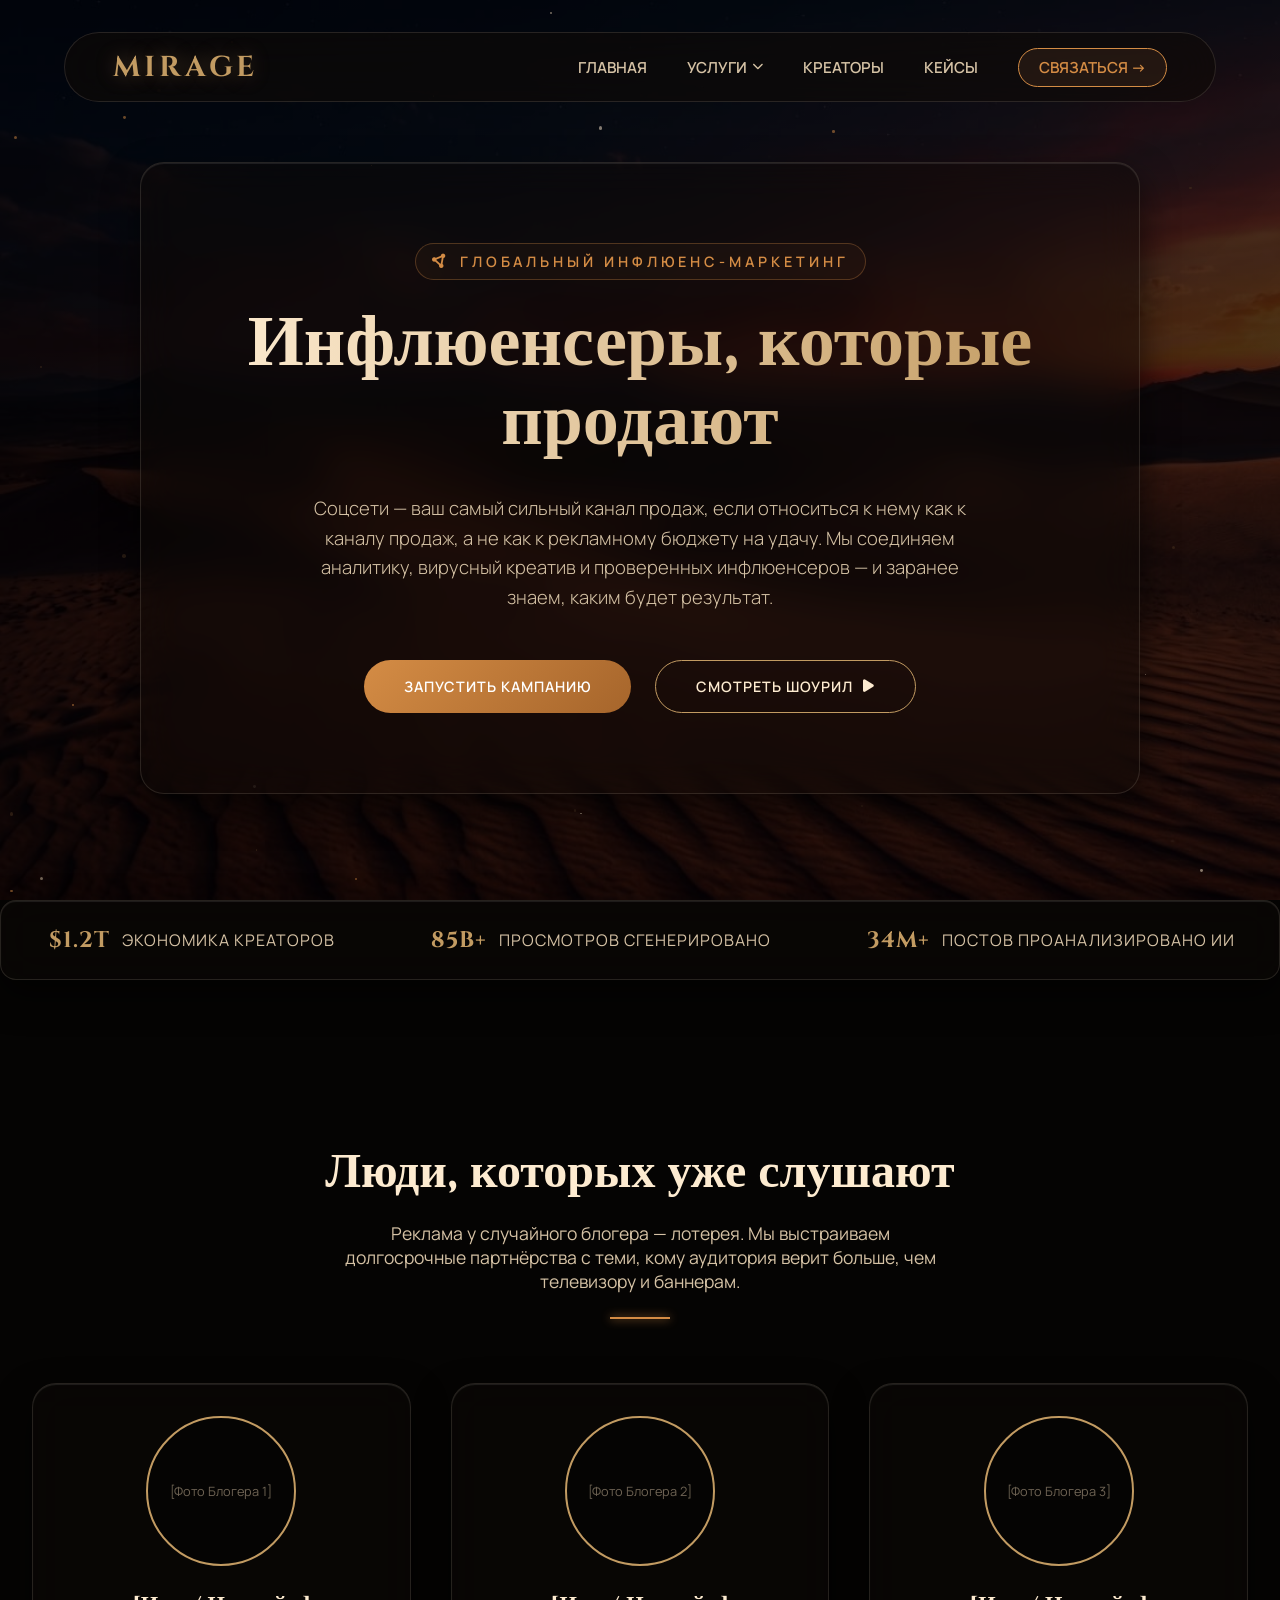
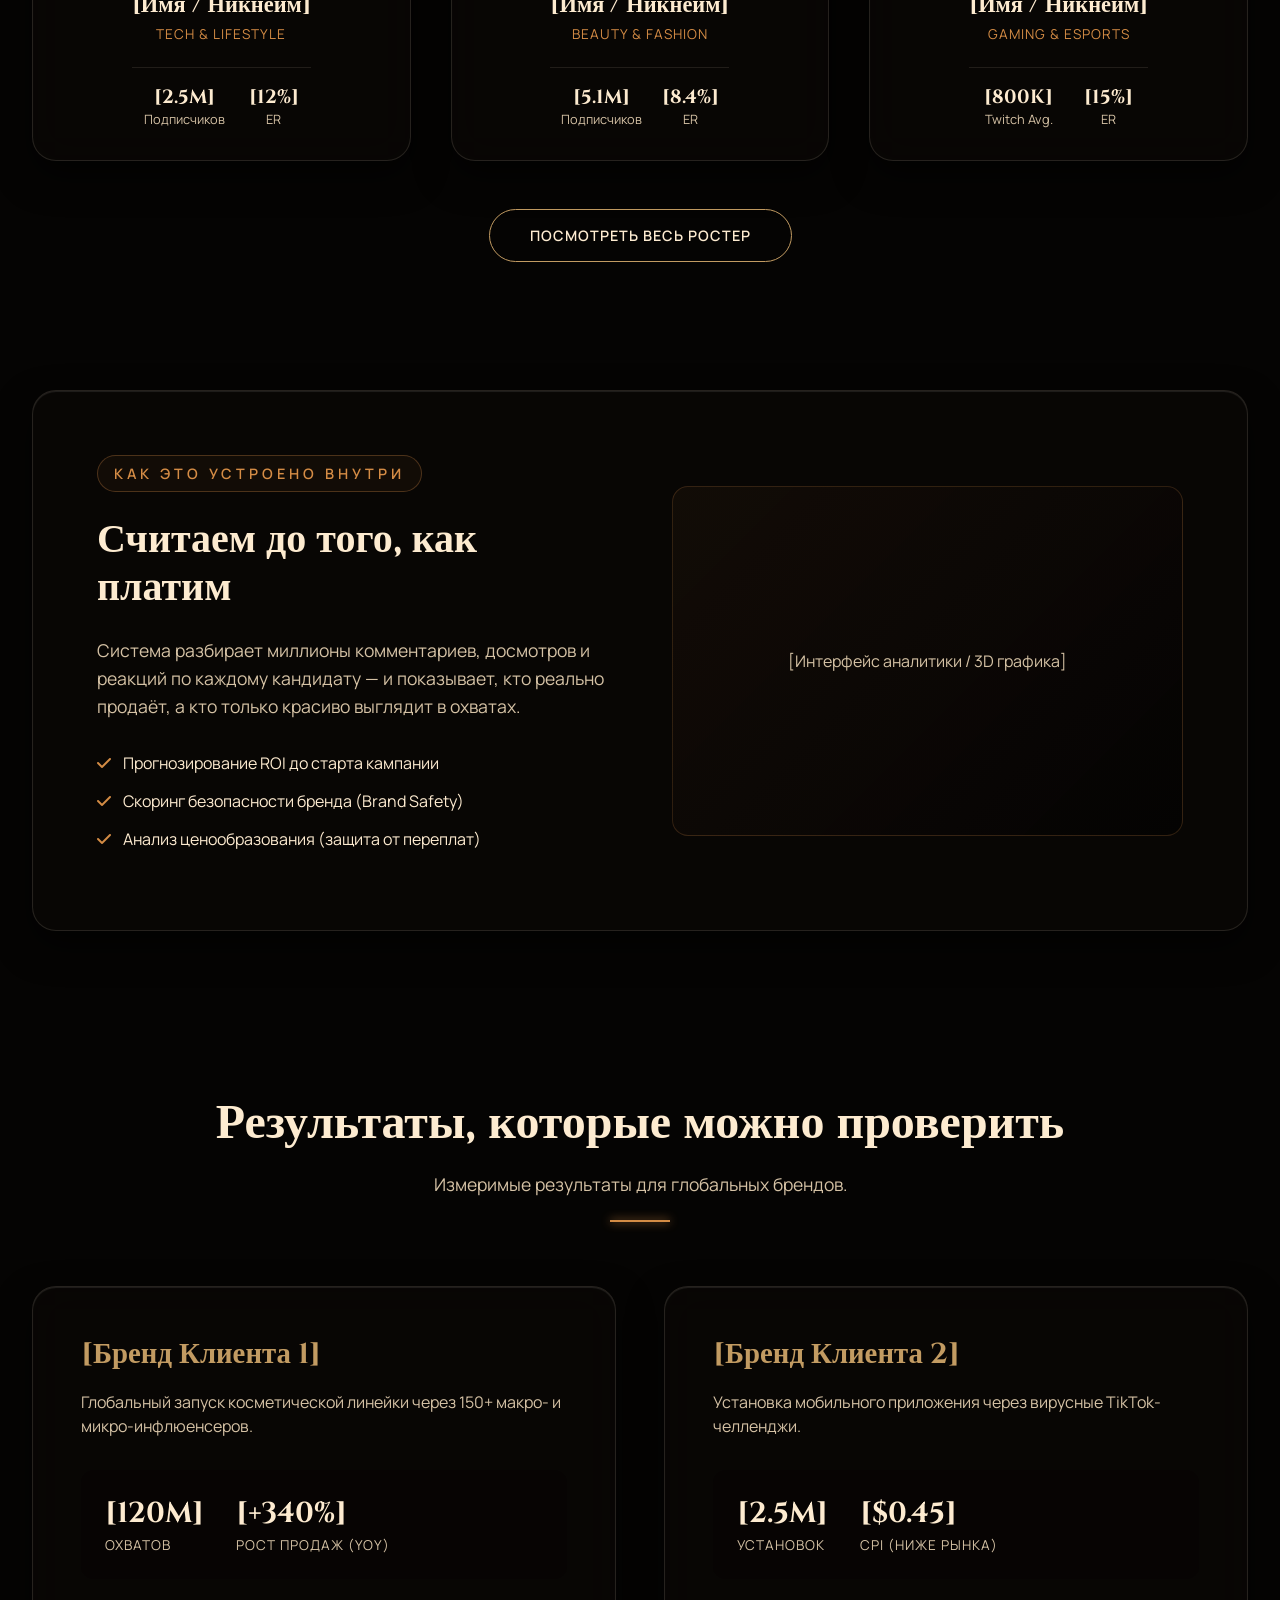
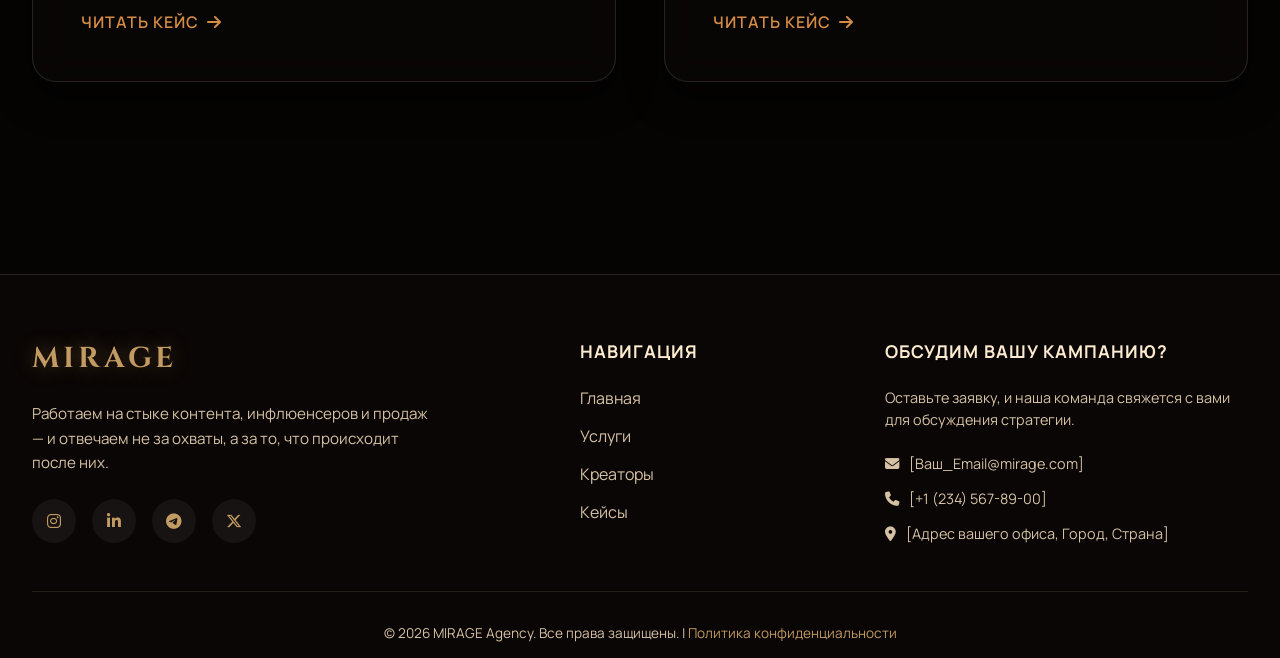
==== commit 46674d52: "Add files via upload" ====
--- a/index.html
+++ b/index.html
@@ -4,8 +4,10 @@
     <meta charset="UTF-8">
     <meta name="viewport" content="width=device-width, initial-scale=1.0">
     <title>MIRAGE | Elite Influencer & Social Agency</title>
+    <meta name="description" content="MIRAGE — агентство инфлюенс-маркетинга: подбор блогеров по данным, вирусный контент и измеримый ROI для брендов.">
+    <link rel="icon" href="data:image/svg+xml,%3Csvg xmlns='http://www.w3.org/2000/svg' viewBox='0 0 100 100'%3E%3Crect width='100' height='100' rx='22' fill='%230f0a08'/%3E%3Ctext x='50' y='68' font-family='Georgia,serif' font-size='58' font-weight='700' fill='%23c29b62' text-anchor='middle'%3EM%3C/text%3E%3C/svg%3E">
     <link rel="stylesheet" href="style.css">
-    
+
     <link rel="preconnect" href="https://fonts.googleapis.com">
     <link rel="preconnect" href="https://fonts.gstatic.com" crossorigin>
     <link href="https://fonts.googleapis.com/css2?family=Cinzel:wght@400;500;700&family=Manrope:wght@200;300;400;600&display=swap" rel="stylesheet">
@@ -83,8 +85,8 @@
         <section id="home" class="hero-section">
             <div class="glass-panel hero-card fade-in">
                 <span class="eyebrow"><i class="fa-solid fa-circle-nodes"></i> Глобальный Инфлюенс-Маркетинг</span>
-                <h1 class="hero-title">Создаем Эпицентры Внимания</h1>
-                <p class="hero-subtitle">Креаторы — ваш самый мощный канал. Управляйте им соответственно. Мы объединяем ИИ-аналитику, вирусный креатив и топовых инфлюенсеров для генерации предсказуемого ROI в мире социального шума.</p>
+                <h1 class="hero-title">Инфлюенсеры, которые продают</h1>
+                <p class="hero-subtitle">Соцсети — ваш самый сильный канал продаж, если относиться к нему как к каналу продаж, а не как к рекламному бюджету на удачу. Мы соединяем аналитику, вирусный креатив и проверенных инфлюенсеров — и заранее знаем, каким будет результат.</p>
                 <div class="cta-group">
                     <button type="button" class="cta-button primary">Запустить кампанию</button>
                     <button type="button" class="cta-button secondary">Смотреть шоурил <i class="fa-solid fa-play" aria-hidden="true"></i></button>
@@ -111,8 +113,8 @@
         <!-- Секция: Креаторы -->
         <section id="creators" class="roster-section">
             <div class="section-header fade-in">
-                <h2>Лица Новой Эры</h2>
-                <p class="section-subtitle">Мы не просто закупаем рекламу. Мы формируем альянсы с талантами, чья аудитория доверяет им больше, чем традиционным медиа.</p>
+                <h2>Люди, которых уже слушают</h2>
+                <p class="section-subtitle">Реклама у случайного блогера — лотерея. Мы выстраиваем долгосрочные партнёрства с теми, кому аудитория верит больше, чем телевизору и баннерам.</p>
                 <div class="divider"></div>
             </div>
 
@@ -168,9 +170,9 @@
         <section class="ai-section fade-in">
             <div class="glass-panel ai-card">
                 <div class="ai-content">
-                    <span class="eyebrow">Технологическое превосходство</span>
-                    <h2>Social AI: Данные вместо догадок</h2>
-                    <p>Наш проприетарный искусственный интеллект анализирует миллионы поведенческих сигналов, комментариев и видеоформатов. Он знает, какой креатор принесет конверсии, а какой — только пустые охваты.</p>
+                    <span class="eyebrow">Как это устроено внутри</span>
+                    <h2>Считаем до того, как платим</h2>
+                    <p>Система разбирает миллионы комментариев, досмотров и реакций по каждому кандидату — и показывает, кто реально продаёт, а кто только красиво выглядит в охватах.</p>
                     <ul class="ai-features">
                         <li><i class="fa-solid fa-check"></i> Прогнозирование ROI до старта кампании</li>
                         <li><i class="fa-solid fa-check"></i> Скоринг безопасности бренда (Brand Safety)</li>
@@ -186,7 +188,7 @@
         <!-- Секция: Кейсы -->
         <section id="cases" class="cases-section">
             <div class="section-header fade-in">
-                <h2>Превращаем Внимание в Капитал</h2>
+                <h2>Результаты, которые можно проверить</h2>
                 <p class="section-subtitle">Измеримые результаты для глобальных брендов.</p>
                 <div class="divider"></div>
             </div>
@@ -236,7 +238,7 @@
         <div class="footer-grid">
             <div class="footer-brand">
                 <div class="logo">MIRAGE</div>
-                <p>Единая операционная модель для социальных медиа, креаторов и коммерции. Превращаем социальный шум в бизнес-результат.</p>
+                <p>Работаем на стыке контента, инфлюенсеров и продаж — и отвечаем не за охваты, а за то, что происходит после них.</p>
                 <!-- TODO: перед публикацией заменить href="#" на реальные ссылки соцсетей -->
                 <div class="social-links">
                     <a href="#" aria-label="Instagram"><i class="fa-brands fa-instagram" aria-hidden="true"></i></a>
@@ -257,7 +259,7 @@
             </div>
             
             <div class="footer-contact">
-                <h4>Готовы создать оазис?</h4>
+                <h4>Обсудим вашу кампанию?</h4>
                 <p>Оставьте заявку, и наша команда свяжется с вами для обсуждения стратегии.</p>
                 <!-- TODO: перед публикацией подставить реальные email/телефон/адрес -->
                 <ul>
--- a/style.css
+++ b/style.css
@@ -182,7 +182,7 @@
 /* === Креаторы (Ростер) === */
 .roster-section { padding: 6rem 2rem; max-width: 1300px; margin: 0 auto; }
 .creators-grid { display: grid; grid-template-columns: repeat(auto-fit, minmax(min(300px, 100%), 1fr)); gap: 2.5rem; }
-.creator-card { padding: 2rem; text-align: center; display: flex; flex-direction: column; align-items: center; }
+.creator-card { padding: 2rem; text-align: center; display: flex; flex-direction: column; align-items: center; transition: transform 0.3s ease, background 0.3s ease, border-color 0.3s ease; }
 .creator-card:hover { transform: translateY(-10px); background: rgba(25, 18, 14, 0.6); border-color: rgba(253, 235, 208, 0.3); }
 .creator-image { width: 150px; height: 150px; border-radius: 50%; margin-bottom: 1.5rem; border: 2px solid var(--accent-gold); display: flex; align-items: center; justify-content: center; background: rgba(0,0,0,0.3); overflow: hidden; }
 .creator-image span { font-size: 0.8rem; color: var(--text-muted); opacity: 0.5; }
